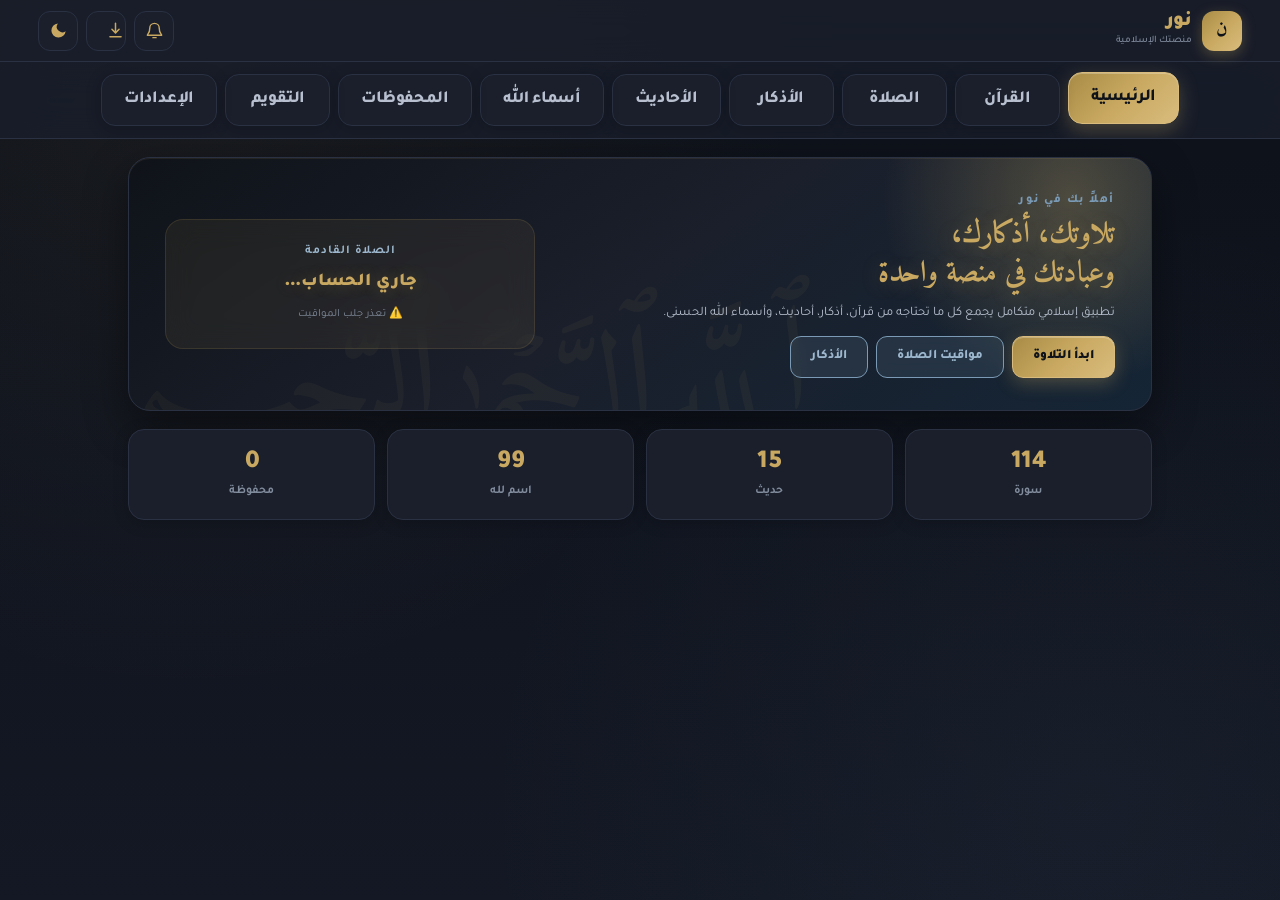
==== index.html @ de97d321 "Add files via upload" ====
<!DOCTYPE html>
<html lang="ar" dir="rtl">
<head>
    <meta charset="UTF-8">
    <meta name="viewport" content="width=device-width, initial-scale=1, viewport-fit=cover">
    <meta name="theme-color" content="#0d1119">
    <title>نور | المنصة الإسلامية المتكاملة</title>
    <link rel="manifest" href="manifest.json">
    <link rel="preconnect" href="https://fonts.googleapis.com">
    <link rel="preconnect" href="https://fonts.gstatic.com" crossorigin>
    <link href="https://fonts.googleapis.com/css2?family=Amiri:wght@400;700&family=Noto+Naskh+Arabic:wght@400;700&family=Tajawal:wght@400;500;700;800;900&display=swap" rel="stylesheet">
    <link rel="stylesheet" href="style.css">
<style id="noor-responsive">
html,body{width:100%;max-width:100%;overflow-x:hidden}img,video,canvas,svg{max-width:100%;height:auto}button,input,select,textarea{max-width:100%;font:inherit;box-sizing:border-box}
.noor-actions{max-width:calc(100vw - 16px);box-sizing:border-box;flex-wrap:nowrap}
.grid,.cards,.card-grid,.features,.items,.surah-grid,.reader-grid{grid-template-columns:repeat(auto-fit,minmax(min(260px,100%),1fr))}
@media(max-width:700px){.grid,.cards,.card-grid,.features,.items,.surah-grid,.reader-grid{grid-template-columns:1fr!important}.row,.flex-row{flex-wrap:wrap!important}.container,.wrapper,.content,.main-content,.page-content,.section,.hero,header,nav,main,footer{max-width:100%}}
@media(max-width:600px){.noor-actions{top:max(8px,env(safe-area-inset-top));left:auto;right:max(8px,env(safe-area-inset-right));gap:6px}.noor-action-btn{width:44px!important;height:44px!important;min-width:44px!important;padding:0!important;border-radius:13px!important;justify-content:center;flex:0 0 44px}.noor-action-btn span:last-child{display:none!important}.noor-action-icon{font-size:18px!important}.modal,.dialog,.popup{width:calc(100vw - 24px)!important;max-width:calc(100vw - 24px)!important;margin:12px auto!important}}
@media(max-width:360px){.noor-actions{gap:4px}.noor-action-btn{width:40px!important;height:40px!important;min-width:40px!important;flex-basis:40px;border-radius:11px!important}.noor-action-icon{font-size:16px!important}}
@media(max-height:500px) and (orientation:landscape){.noor-actions{top:6px}.noor-action-btn{height:38px!important;min-height:38px!important}}
</style>
</head>
<body>

    <header class="topbar">
        <div class="brand">
            <div class="brand-mark">ن</div>
            <div class="brand-text">
                <strong>نور</strong>
                <small>منصتك الإسلامية</small>
            </div>
        </div>
        <div class="top-actions">
            <button class="icon-btn" id="notificationBtnTop" title="الإشعارات" aria-label="الإشعارات">
                <svg viewBox="0 0 24 24" fill="none" xmlns="http://www.w3.org/2000/svg" aria-hidden="true">
                    <path d="M18 9a6 6 0 0 0-12 0c0 7-3 7-3 9h18c0-2-3-2-3-9Z" stroke="currentColor" stroke-width="1.8" stroke-linejoin="round"/>
                    <path d="M10 21h4" stroke="currentColor" stroke-width="1.8" stroke-linecap="round"/>
                </svg>
            </button>
            <button class="icon-btn" id="installAppBtn" title="تثبيت نور على سطح المكتب" aria-label="تثبيت نور على سطح المكتب">
                <svg viewBox="0 0 24 24" fill="none" xmlns="http://www.w3.org/2000/svg" aria-hidden="true">
                    <path d="M12 3v11" stroke="currentColor" stroke-width="1.9" stroke-linecap="round"/>
                    <path d="m7.5 10.5 4.5 4.5 4.5-4.5" stroke="currentColor" stroke-width="1.9" stroke-linecap="round" stroke-linejoin="round"/>
                    <path d="M5 20h14" stroke="currentColor" stroke-width="1.9" stroke-linecap="round"/>
                </svg>
            </button>
            <button class="icon-btn" id="themeToggle" title="تبديل الوضع">
                <svg class="icon-moon" viewBox="0 0 24 24" fill="none" xmlns="http://www.w3.org/2000/svg">
                    <path d="M21 12.79A9 9 0 1 1 11.21 3 7 7 0 0 0 21 12.79Z" fill="currentColor"/>
                </svg>
                <svg class="icon-sun" viewBox="0 0 24 24" fill="none" xmlns="http://www.w3.org/2000/svg">
                    <circle cx="12" cy="12" r="4" fill="currentColor"/>
                    <path d="M12 2V4M12 20V22M4.93 4.93L6.34 6.34M17.66 17.66L19.07 19.07M2 12H4M20 12H22M4.93 19.07L6.34 17.66M17.66 6.34L19.07 4.93" stroke="currentColor" stroke-width="2" stroke-linecap="round"/>
                </svg>
            </button>
        </div>
    </header>

    <nav class="main-nav" id="mainNav">
        <button class="nav-btn active" data-go="homeSection">
            <span class="nav-label">الرئيسية</span>
        </button>
        <button class="nav-btn" data-go="quranSection">
            <span class="nav-label">القرآن</span>
        </button>
        <button class="nav-btn" data-go="prayerSection">
            <span class="nav-label">الصلاة</span>
        </button>
        <button class="nav-btn" data-go="azkarSection">
            <span class="nav-label">الأذكار</span>
        </button>
        <button class="nav-btn" data-go="hadithSection">
            <span class="nav-label">الأحاديث</span>
        </button>
        <button class="nav-btn" data-go="asmaSection">
            <span class="nav-label">أسماء الله</span>
        </button>
        <button class="nav-btn" data-go="favoritesSection">
            <span class="nav-label">المحفوظات</span>
        </button>
        <button class="nav-btn" data-go="calendarSection">
            <span class="nav-label">التقويم</span>
        </button>
        <button class="nav-btn" data-go="settingsSection">
            <span class="nav-label">الإعدادات</span>
        </button>
    </nav>

    <main class="app-shell">

        <!-- الرئيسية -->
        <section class="section-page active-page" id="homeSection">
            <div class="hero">
                <div class="hero-content">
                    <span class="eyebrow">أهلاً بك في نور</span>
                    <h1>تلاوتك، أذكارك،<br>وعبادتك في منصة واحدة</h1>
                    <p>تطبيق إسلامي متكامل يجمع كل ما تحتاجه من قرآن، أذكار، أحاديث، وأسماء الله الحسنى.</p>
                    <div class="hero-actions">
                        <button class="primary-btn" data-go="quranSection">ابدأ التلاوة</button>
                        <button class="secondary-btn" data-go="prayerSection">مواقيت الصلاة</button>
                        <button class="secondary-btn" data-go="azkarSection">الأذكار</button>
                    </div>
                </div>
                <div class="next-card">
                    <span>الصلاة القادمة</span>
                    <strong id="nextPrayer">جاري الحساب…</strong>
                    <small id="prayerStatus">اختر دولتك</small>
                </div>
            </div>

            <div class="stats-grid">
                <div class="stat-card" data-go="quranSection">
                    <strong>114</strong>
                    <small>سورة</small>
                </div>
                <div class="stat-card" data-go="hadithSection">
                    <strong id="hadithCount">15</strong>
                    <small>حديث</small>
                </div>
                <div class="stat-card" data-go="asmaSection">
                    <strong id="asmaCount">99</strong>
                    <small>اسم لله</small>
                </div>
                <div class="stat-card" data-go="favoritesSection">
                    <strong id="favCount">0</strong>
                    <small>محفوظة</small>
                </div>
            </div>
        </section>

        <!-- القرآن -->
        <section class="section-page" id="quranSection">
            <div class="page-head">
                <div>
                    <span class="eyebrow">القرآن الكريم</span>
                    <h2>المصحف الشريف</h2>
                    <p>اختر السورة لقراءتها أو حفظها</p>
                </div>
                <button class="secondary-btn-light" id="openLastSurah">متابعة القراءة</button>
            </div>
            <div class="search-wrap">
                <input id="quranSearch" class="search-input" placeholder="ابحث عن اسم السورة أو رقمها…">
            </div>
            <div id="surahList" class="surah-list"></div>
        </section>

        <!-- القارئ -->
        <section class="section-page" id="readerSection">
            <div class="page-head">
                <div>
                    <span class="eyebrow">التلاوة</span>
                    <h2 id="readerTitle">الفاتحة</h2>
                    <p id="readerMeta">سورة رقم 1</p>
                </div>
                <div class="row-actions">
                    <button class="secondary-btn-light" id="readerBack">العودة للسور</button>
                    <button class="secondary-btn-light" id="viewModeToggle">عرض الصفحة</button>
                </div>
            </div>
            <div class="quran-controls">
                <div class="control-card">
                    <label>اختر القارئ</label>
                    <select id="reciterSelect" class="select-input">
                        <option value="fixed-yasser">ياسر الدوسري</option>
                        <option value="fixed-afasy">مشاري العفاسي</option>
                        <option value="fixed-luhaidan">محمد اللحيدان</option>
                        <option value="fixed-islam">إسلام صبحي</option>
                        <option value="fixed-sudais">عبد الرحمن السديس</option>
                        <option value="fixed-muaiqly">ماهر المعيقلي</option>
                        <option value="fixed-husary">محمود خليل الحصري</option>
                    </select>
                </div>
                <div class="control-card">
                    <label>تلاوة السورة</label>
                    <audio id="quranAudio" controls preload="auto"></audio>
                    <button class="primary-btn" id="playAudioBtn">تشغيل التلاوة</button>
                    <small id="audioStatus">اختر قارئاً ثم اضغط تشغيل</small>
                </div>
            </div>
            <div id="readerVerses" class="reader-verses"></div>
        </section>

        <!-- الصلاة -->
        <section class="section-page" id="prayerSection">
            <div class="page-head">
                <div>
                    <span class="eyebrow">العبادات</span>
                    <h2>مواقيت الصلاة</h2>
                    <p>اختر دولتك لعرض المواقيت</p>
                </div>
                <button class="primary-btn" id="useLocation">تحديد موقعي</button>
            </div>
            <div class="location-card">
                <div class="location-info">
                    <strong id="locationText">عمّان، الأردن</strong>
                    <small>الموقع المختار</small>
                </div>
                <div class="location-controls">
                    <select id="countrySelect" class="select-input"></select>
                </div>
            </div>
            <div class="prayer-grid" id="prayerTimes"></div>
            <div class="countdown-card">
                <span>الوقت المتبقي للصلاة القادمة</span>
                <strong id="nextPrayerLarge">—</strong>
            </div>
            <div class="setting-row">
                <div><strong>منبه الصلاة</strong><small>تنبيه عند دخول وقت الصلاة</small></div>
                <label class="switch"><input type="checkbox" id="alarmToggle"><span></span></label>
            </div>
        </section>

        <!-- الأذكار -->
        <section class="section-page" id="azkarSection">
            <div class="page-head">
                <div>
                    <span class="eyebrow">الذكر</span>
                    <h2>الأذكار والأدعية</h2>
                    <p>اختر القسم المناسب</p>
                </div>
            </div>
            <div class="tabs" id="azkarTabs">
                <button class="tab active" data-zekr="morning">أذكار الصباح</button>
                <button class="tab" data-zekr="evening">أذكار المساء</button>
                <button class="tab" data-zekr="sleep">أذكار النوم</button>
                <button class="tab" data-zekr="dua">أدعية عامة</button>
                <button class="tab" data-zekr="quran">أدعية قرآنية</button>
            </div>
            <div id="azkarList" class="azkar-list"></div>
        </section>

        <!-- الأحاديث -->
        <section class="section-page" id="hadithSection">
            <div class="page-head">
                <div>
                    <span class="eyebrow">السنة النبوية</span>
                    <h2>الأحاديث الشريفة</h2>
                    <p>من كلام خير البشر ﷺ</p>
                </div>
            </div>
            <div id="hadithList" class="hadith-list"></div>
        </section>

        <!-- أسماء الله -->
        <section class="section-page" id="asmaSection">
            <div class="page-head">
                <div>
                    <span class="eyebrow">الجمال الإلهي</span>
                    <h2>أسماء الله الحسنى</h2>
                    <p>لِلَّهِ الْأَسْمَاءُ الْحُسْنَىٰ فَادْعُوهُ بِهَا</p>
                </div>
            </div>
            <div class="asma-grid" id="asmaGrid"></div>
        </section>

        <!-- المحفوظات -->
        <section class="section-page" id="favoritesSection">
            <div class="page-head">
                <div>
                    <span class="eyebrow">المكتبة الشخصية</span>
                    <h2>السور المحفوظة</h2>
                    <p>جميع السور التي حفظتها للقراءة والاستماع</p>
                </div>
                <button class="danger-btn" id="clearFavorites">مسح الكل</button>
            </div>
            <div id="favoritesList" class="favorites-list"></div>
        </section>

        <!-- التقويم -->
        <section class="section-page" id="calendarSection">
            <div class="page-head">
                <div>
                    <span class="eyebrow">التاريخ</span>
                    <h2>التقويم الهجري والميلادي</h2>
                </div>
            </div>
            <div class="calendar-card">
                <div><span>الميلادي</span><strong id="gregorianDate">—</strong></div>
                <div><span>الهجري</span><strong id="hijriDate">—</strong></div>
            </div>
        </section>

        <!-- الإعدادات -->
        <section class="section-page" id="settingsSection">
            <div class="page-head">
                <div>
                    <span class="eyebrow">التخصيص</span>
                    <h2>الإعدادات</h2>
                </div>
            </div>
            <div class="settings-list">
                <div class="setting-row">
                    <div><strong>الوضع الليلي</strong><small>تغيير مظهر التطبيق</small></div>
                    <label class="switch"><input type="checkbox" id="themeToggle2"><span></span></label>
                </div>
                <div class="setting-row">
                    <div><strong>الإشعارات</strong><small>تفعيل الإشعارات</small></div>
                    <button class="secondary-btn-light" id="notificationBtn">تفعيل</button>
                </div>
                <div class="setting-row">
                    <div><strong>مسح البيانات</strong><small>حذف جميع البيانات المحفوظة</small></div>
                    <button class="danger-btn" id="clearData">مسح</button>
                </div>
            </div>
        </section>

    </main>

    <div class="toast" id="toast"></div>
    <script src="app.js"></script>
</body>
</html>
---- style.css ----
/* ============================================
   نور | المنصة الإسلامية
   ذهبي + سماوي + سكني غامق 🏆🌤️🏙️
   تصميم مصغّر - الجزء 1/2
   ============================================ */

:root {
    /* 🏆 الذهبي */
    --gold: #c9a961;
    --gold-light: #d9bc7d;
    --gold-dark: #a88b46;
    --gold-glow: rgba(201, 169, 97, 0.3);
    --gold-glow-soft: rgba(201, 169, 97, 0.15);
    
    /* 🌤️ السماوي */
    --sky: #7a9ab5;
    --sky-light: #9db8ce;
    --sky-dark: #5a7a95;
    --sky-glow: rgba(122, 154, 181, 0.3);
    
    /* 🏙️ السكني - غامق */
    --steel: #1a1f2b;
    --steel-light: #252b3a;
    --steel-dark: #0f1319;
    
    /* الخلفيات */
    --bg: #0d1119;
    --bg-gradient: radial-gradient(circle at 15% 10%, rgba(201, 169, 97, 0.06) 0%, transparent 45%),
                   radial-gradient(circle at 85% 90%, rgba(122, 154, 181, 0.05) 0%, transparent 45%),
                   linear-gradient(180deg, #0d1119 0%, #131824 100%);
    --card: #1a1f2b;
    --card-hover: #222838;
    --card-elevated: #252b3a;
    
    /* النصوص */
    --text: #e8ecf2;
    --text-light: #b8c0cf;
    --muted: #808b9c;
    --muted-dark: #5a6474;
    
    /* الحدود */
    --border: #2a3142;
    --border-light: #3a4255;
    
    /* الظلال */
    --shadow: 0 6px 24px rgba(0, 0, 0, 0.35);
    --shadow-hover: 0 10px 32px rgba(0, 0, 0, 0.45);
    --shadow-soft: 0 3px 16px rgba(0, 0, 0, 0.2);
    
    /* الأبعاد */
    --radius: 16px;
    --radius-sm: 12px;
    --radius-lg: 22px;
    
    /* الانتقالات */
    --transition: all 0.3s cubic-bezier(0.4, 0, 0.2, 1);
    --transition-bounce: all 0.35s cubic-bezier(0.34, 1.56, 0.64, 1);
}

body.light {
    --gold: #b8942c;
    --gold-light: #d4b055;
    --gold-dark: #8a6f1f;
    --gold-glow: rgba(184, 148, 44, 0.25);
    --gold-glow-soft: rgba(184, 148, 44, 0.12);
    
    --sky: #5b7fa8;
    --sky-light: #7b9fc5;
    --sky-dark: #436687;
    --sky-glow: rgba(91, 127, 168, 0.25);
    
    --steel: #3d4452;
    --steel-light: #555d6e;
    --steel-dark: #2a3038;
    
    --bg: #f5f7fa;
    --bg-gradient: radial-gradient(circle at 15% 10%, rgba(184, 148, 44, 0.05) 0%, transparent 45%),
                   radial-gradient(circle at 85% 90%, rgba(91, 127, 168, 0.05) 0%, transparent 45%),
                   linear-gradient(180deg, #f5f7fa 0%, #eef1f6 100%);
    --card: #ffffff;
    --card-hover: #fafbfc;
    --card-elevated: #ffffff;
    
    --text: #2a3142;
    --text-light: #4a5568;
    --muted: #7a8394;
    --muted-dark: #a0a8b5;
    
    --border: #dde3ea;
    --border-light: #c9d1dc;
    
    --shadow: 0 4px 16px rgba(42, 49, 66, 0.06);
    --shadow-hover: 0 10px 32px rgba(42, 49, 66, 0.1);
    --shadow-soft: 0 2px 10px rgba(42, 49, 66, 0.05);
}

/* ===== إعادة الضبط ===== */
* {
    margin: 0;
    padding: 0;
    box-sizing: border-box;
    -webkit-tap-highlight-color: transparent;
}

html {
    scroll-behavior: smooth;
    -webkit-text-size-adjust: 100%;
}

body {
    font-family: 'Tajawal', 'Segoe UI', -apple-system, sans-serif;
    background: var(--bg-gradient);
    background-attachment: fixed;
    color: var(--text);
    min-height: 100vh;
    transition: background 0.5s ease, color 0.4s ease;
    overflow-x: hidden;
    line-height: 1.55;
    font-size: 14px;
    -webkit-font-smoothing: antialiased;
}

/* ============================================
   الشريط العلوي
   ============================================ */
.topbar {
    background: rgba(26, 31, 43, 0.9);
    backdrop-filter: blur(20px) saturate(180%);
    -webkit-backdrop-filter: blur(20px) saturate(180%);
    border-bottom: 1px solid var(--border);
    padding: 0 3%;
    height: 62px;
    display: flex;
    align-items: center;
    justify-content: space-between;
    position: sticky;
    top: 0;
    z-index: 100;
    transition: var(--transition);
}

body.light .topbar {
    background: rgba(255, 255, 255, 0.9);
}

.brand {
    display: flex;
    align-items: center;
    gap: 10px;
}

.brand-mark {
    width: 40px;
    height: 40px;
    border-radius: 12px;
    background: linear-gradient(135deg, var(--gold-dark), var(--gold), var(--gold-light));
    display: grid;
    place-items: center;
    font-size: 20px;
    color: var(--steel-dark);
    font-weight: 900;
    font-family: 'Amiri', serif;
    box-shadow: 0 4px 14px var(--gold-glow);
    transition: var(--transition);
    position: relative;
    overflow: hidden;
}

.brand-mark::before {
    content: '';
    position: absolute;
    inset: 0;
    background: linear-gradient(45deg, transparent 30%, rgba(255, 255, 255, 0.3) 50%, transparent 70%);
    transform: translateX(-100%);
    transition: transform 0.7s ease;
}

.brand-mark:hover::before {
    transform: translateX(100%);
}

.brand strong {
    font-size: 20px;
    color: var(--gold);
    display: block;
    line-height: 1;
    font-weight: 900;
    letter-spacing: -0.3px;
    transition: var(--transition);
}

body.light .brand strong {
    color: var(--gold-dark);
}

.brand small {
    font-size: 10px;
    color: var(--muted);
    display: block;
    margin-top: 2px;
    font-weight: 500;
}

.top-actions {
    display: flex;
    align-items: center;
    gap: 8px;
}

.icon-btn {
    width: 40px;
    height: 40px;
    border: 1px solid var(--border);
    background: var(--card);
    border-radius: 12px;
    font-size: 18px;
    transition: var(--transition-bounce);
    display: grid;
    place-items: center;
    cursor: pointer;
    color: var(--gold);
    position: relative;
    overflow: hidden;
}

.icon-btn:hover {
    background: var(--card-hover);
    border-color: var(--gold);
    transform: translateY(-1px) scale(1.05);
    box-shadow: 0 6px 18px var(--gold-glow);
    color: var(--gold-light);
}

.icon-btn:active {
    transform: translateY(0) scale(0.95);
}

.icon-btn svg {
    width: 19px;
    height: 19px;
    transition: var(--transition);
}

/* أزرار الإشعارات والتحميل بجانب زر القمر */
#notificationBtnTop, #installAppBtn {
    display: grid;
    place-items: center;
}

#notificationBtnTop svg, #installAppBtn svg {
    width: 19px;
    height: 19px;
}

#notificationBtnTop.notif-active {
    border-color: var(--gold);
    box-shadow: 0 0 0 3px var(--gold-glow);
}

#installAppBtn {
    color: var(--gold);
}

.icon-moon { display: block; }
.icon-sun { display: none; }

body.light .icon-moon { display: none; }
body.light .icon-sun { display: block; }

/* ============================================
   شريط التنقل - متوسط ومتوسط
   ============================================ */
.main-nav {
    display: flex;
    gap: 8px;
    padding: 12px 3%;
    justify-content: center;
    background: rgba(26, 31, 43, 0.8);
    backdrop-filter: blur(20px) saturate(180%);
    -webkit-backdrop-filter: blur(20px) saturate(180%);
    border-bottom: 1px solid var(--border);
    overflow-x: auto;
    scrollbar-width: none;
    -webkit-overflow-scrolling: touch;
    position: sticky;
    top: 62px;
    z-index: 99;
    transition: var(--transition);
}

body.light .main-nav {
    background: rgba(255, 255, 255, 0.8);
}

.main-nav::-webkit-scrollbar {
    display: none;
}

.nav-btn {
    flex: 0 0 auto;
    display: flex;
    align-items: center;
    justify-content: center;
    padding: 12px 22px;
    background: var(--card);
    border: 1.5px solid var(--border);
    border-radius: 14px;
    cursor: pointer;
    transition: var(--transition);
    min-width: 105px;
    color: var(--text-light);
    font-weight: 700;
    box-shadow: var(--shadow-soft);
    font-family: inherit;
    position: relative;
    overflow: hidden;
}

.nav-btn::before {
    content: '';
    position: absolute;
    top: 0;
    left: -100%;
    width: 100%;
    height: 100%;
    background: linear-gradient(90deg, transparent, rgba(201, 169, 97, 0.08), transparent);
    transition: left 0.6s ease;
}

.nav-btn:hover::before {
    left: 100%;
}

.nav-btn:hover {
    border-color: var(--sky);
    transform: translateY(-2px);
    box-shadow: 0 6px 18px var(--sky-glow);
    color: var(--sky);
    background: var(--card-hover);
}

.nav-btn.active {
    background: linear-gradient(135deg, var(--gold-dark), var(--gold), var(--gold-light));
    color: var(--steel-dark);
    border-color: var(--gold-light);
    box-shadow: 0 6px 20px var(--gold-glow), 
                inset 0 1px 0 rgba(255, 255, 255, 0.25);
    transform: translateY(-2px);
    font-weight: 900;
}

.nav-btn.active:hover {
    color: var(--steel-dark);
    box-shadow: 0 10px 28px var(--gold-glow);
}

.nav-label {
    font-size: 17px;
    font-weight: 800;
    white-space: nowrap;
    display: block;
    color: inherit;
    letter-spacing: -0.2px;
    font-family: 'Tajawal', sans-serif;
}

/* ============================================
   المحتوى الرئيسي
   ============================================ */
.app-shell {
    max-width: 1100px;
    margin: 18px auto;
    padding: 0 3%;
}

.section-page {
    display: none;
    animation: fadeIn 0.4s ease;
}

.section-page.active-page {
    display: block;
}

@keyframes fadeIn {
    from { opacity: 0; transform: translateY(12px); }
    to { opacity: 1; transform: translateY(0); }
}

/* ============================================
   Hero
   ============================================ */
.hero {
    background: linear-gradient(145deg, #0f1319 0%, #1a1f2b 50%, #152535 100%);
    border: 1.5px solid var(--border);
    border-radius: 22px;
    padding: 32px 36px;
    display: grid;
    grid-template-columns: 1.5fr 1fr;
    gap: 26px;
    align-items: center;
    color: #fff;
    box-shadow: 0 16px 44px rgba(0, 0, 0, 0.45),
                inset 0 1px 0 rgba(201, 169, 97, 0.1);
    position: relative;
    overflow: hidden;
    transition: var(--transition);
}

body.light .hero {
    background: linear-gradient(145deg, #e8eef5 0%, #d9e3ed 50%, #cddae5 100%);
    box-shadow: 0 16px 44px rgba(91, 127, 168, 0.12),
                inset 0 1px 0 rgba(255, 255, 255, 0.8);
}

.hero::before {
    content: '';
    position: absolute;
    width: 380px;
    height: 380px;
    border-radius: 50%;
    background: radial-gradient(circle, var(--gold-glow) 0%, transparent 70%);
    right: -110px;
    top: -150px;
    pointer-events: none;
    animation: pulseGlow 8s ease-in-out infinite;
}

@keyframes pulseGlow {
    0%, 100% { opacity: 0.4; transform: scale(1); }
    50% { opacity: 0.7; transform: scale(1.08); }
}

.hero::after {
    content: '﷽';
    position: absolute;
    font-size: 150px;
    opacity: 0.05;
    left: -30px;
    bottom: -50px;
    pointer-events: none;
    font-family: 'Amiri', serif;
    color: var(--gold);
    line-height: 1;
}

.hero-content {
    position: relative;
    z-index: 2;
}

.hero h1 {
    font-size: 30px;
    line-height: 1.3;
    font-weight: 900;
    color: var(--gold);
    letter-spacing: -0.5px;
    text-shadow: 0 2px 20px var(--gold-glow);
    font-family: 'Amiri', serif;
}

body.light .hero h1 {
    color: var(--gold-dark);
    text-shadow: 0 2px 15px var(--gold-glow);
}

.hero p {
    color: var(--text-light);
    line-height: 1.75;
    margin: 10px 0;
    font-size: 13px;
}

.eyebrow {
    color: var(--sky);
    font-size: 12px;
    font-weight: 800;
    letter-spacing: 1.5px;
    display: inline-block;
    margin-bottom: 5px;
    text-transform: uppercase;
}

body.light .eyebrow {
    color: var(--sky-dark);
}

.hero-actions {
    display: flex;
    gap: 8px;
    flex-wrap: wrap;
    margin-top: 10px;
}

/* ============================================
   الأزرار
   ============================================ */
.primary-btn {
    background: linear-gradient(135deg, var(--gold-dark), var(--gold), var(--gold-light));
    border: 1px solid var(--gold-light);
    padding: 10px 20px;
    border-radius: 11px;
    font-weight: 900;
    color: var(--steel-dark);
    cursor: pointer;
    transition: var(--transition-bounce);
    box-shadow: 0 5px 18px var(--gold-glow),
                inset 0 1px 0 rgba(255, 255, 255, 0.25);
    font-size: 13px;
    font-family: inherit;
    position: relative;
    overflow: hidden;
}

.primary-btn::before {
    content: '';
    position: absolute;
    inset: 0;
    background: linear-gradient(90deg, transparent, rgba(255, 255, 255, 0.35), transparent);
    transform: translateX(-100%);
    transition: transform 0.6s ease;
}

.primary-btn:hover::before {
    transform: translateX(100%);
}

.primary-btn:hover {
    transform: translateY(-2px) scale(1.02);
    box-shadow: 0 10px 28px var(--gold-glow);
}

.primary-btn:active {
    transform: translateY(0) scale(0.98);
}

.secondary-btn {
    background: rgba(122, 154, 181, 0.15);
    border: 1.5px solid var(--sky);
    padding: 10px 20px;
    border-radius: 11px;
    font-weight: 800;
    color: var(--sky-light);
    cursor: pointer;
    transition: var(--transition-bounce);
    font-size: 13px;
    font-family: inherit;
    backdrop-filter: blur(8px);
}

body.light .secondary-btn {
    color: var(--sky-dark);
}

.secondary-btn:hover {
    background: rgba(122, 154, 181, 0.25);
    border-color: var(--sky-light);
    transform: translateY(-2px) scale(1.02);
    box-shadow: 0 8px 22px var(--sky-glow);
    color: var(--sky-light);
}

.secondary-btn:active {
    transform: translateY(0) scale(0.98);
}

.secondary-btn-light {
    background: var(--card);
    border: 1.5px solid var(--border);
    padding: 9px 18px;
    border-radius: 11px;
    font-weight: 800;
    color: var(--text);
    cursor: pointer;
    transition: var(--transition-bounce);
    font-size: 12px;
    font-family: inherit;
}

.secondary-btn-light:hover {
    background: var(--sky);
    border-color: var(--sky);
    color: #fff;
    transform: translateY(-2px) scale(1.02);
    box-shadow: 0 8px 22px var(--sky-glow);
}

.secondary-btn-light:active {
    transform: translateY(0) scale(0.98);
}

.danger-btn {
    background: transparent;
    border: 1.5px solid var(--gold);
    color: var(--gold);
    padding: 9px 18px;
    border-radius: 11px;
    font-weight: 800;
    cursor: pointer;
    transition: var(--transition-bounce);
    font-size: 12px;
    font-family: inherit;
    box-shadow: 0 3px 10px var(--gold-glow-soft);
}

.danger-btn:hover {
    background: var(--gold);
    border-color: var(--gold-light);
    color: var(--steel-dark);
    transform: translateY(-2px) scale(1.02);
    box-shadow: 0 8px 22px var(--gold-glow);
}

.danger-btn:active {
    transform: translateY(0) scale(0.98);
}

/* ============================================
   بطاقة الصلاة القادمة
   ============================================ */
.next-card {
    background: rgba(201, 169, 97, 0.08);
    backdrop-filter: blur(14px);
    -webkit-backdrop-filter: blur(14px);
    border: 1.5px solid var(--gold-glow-soft);
    border-radius: 18px;
    padding: 22px 18px;
    text-align: center;
    position: relative;
    z-index: 2;
    transition: var(--transition);
}

.next-card:hover {
    transform: translateY(-3px);
    box-shadow: 0 12px 36px var(--gold-glow);
    border-color: var(--gold);
}

.next-card span {
    display: block;
    color: var(--sky-light);
    font-size: 12px;
    font-weight: 700;
    letter-spacing: 1px;
}

body.light .next-card span {
    color: var(--sky-dark);
}

.next-card strong {
    font-size: 18px;
    display: block;
    margin: 8px 0;
    color: var(--gold);
    font-weight: 900;
    text-shadow: 0 0 15px var(--gold-glow);
}

body.light .next-card strong {
    color: var(--gold-dark);
    text-shadow: none;
}

.next-card small {
    color: var(--muted);
    font-size: 11px;
}

/* ============================================
   الإحصائيات
   ============================================ */
.stats-grid {
    display: grid;
    grid-template-columns: repeat(4, 1fr);
    gap: 12px;
    margin-top: 18px;
}

.stat-card {
    background: var(--card);
    border: 1.5px solid var(--border);
    border-radius: 16px;
    padding: 18px 12px;
    text-align: center;
    transition: var(--transition-bounce);
    box-shadow: var(--shadow-soft);
    cursor: pointer;
    position: relative;
    overflow: hidden;
}

.stat-card::before {
    content: '';
    position: absolute;
    top: 0;
    left: 0;
    right: 0;
    height: 3px;
    background: linear-gradient(90deg, var(--gold), var(--sky));
    transform: scaleX(0);
    transform-origin: right;
    transition: transform 0.5s ease;
}

.stat-card:hover::before {
    transform: scaleX(1);
}

.stat-card:hover {
    transform: translateY(-4px);
    box-shadow: 0 12px 36px var(--gold-glow);
    border-color: var(--gold);
}

.stat-card:active {
    transform: translateY(-1px) scale(0.98);
}

.stat-card strong {
    font-size: 26px;
    color: var(--gold);
    display: block;
    line-height: 1.2;
    font-weight: 900;
    transition: var(--transition);
    letter-spacing: -0.5px;
}

body.light .stat-card strong {
    color: var(--gold-dark);
}

.stat-card:hover strong {
    color: var(--gold-light);
}

.stat-card small {
    color: var(--muted);
    font-size: 12px;
    font-weight: 700;
    display: block;
    margin-top: 3px;
}

/* ============================================
   رؤوس الصفحات
   ============================================ */
.page-head {
    display: flex;
    justify-content: space-between;
    align-items: center;
    margin-bottom: 16px;
    flex-wrap: wrap;
    gap: 10px;
}

.page-head h2 {
    font-size: 24px;
    color: var(--gold);
    font-weight: 900;
    line-height: 1.2;
    letter-spacing: -0.3px;
    transition: var(--transition);
}

body.light .page-head h2 {
    color: var(--gold-dark);
}

.page-head p {
    color: var(--muted);
    font-size: 13px;
    margin-top: 3px;
}

/* ============================================
   البطاقات العامة
   ============================================ */
.location-card {
    background: var(--card);
    border: 1.5px solid var(--border);
    border-radius: 16px;
    padding: 16px 20px;
    display: flex;
    justify-content: space-between;
    align-items: center;
    flex-wrap: wrap;
    gap: 12px;
    box-shadow: var(--shadow-soft);
    transition: var(--transition);
}

.location-card:hover {
    border-color: var(--sky);
    box-shadow: 0 8px 28px var(--sky-glow);
}

.location-info strong {
    font-size: 16px;
    display: block;
    font-weight: 800;
    color: var(--sky);
}

body.light .location-info strong {
    color: var(--sky-dark);
}

.location-info small {
    color: var(--muted);
    font-size: 11px;
}

.location-controls {
    display: flex;
    gap: 8px;
    flex-wrap: wrap;
    align-items: center;
}

.location-controls .select-input {
    min-width: 200px;
}

.city-input {
    width: 140px;
    padding: 9px 12px;
    font-size: 13px;
}

/* ============================================
   حقول الإدخال
   ============================================ */
.search-wrap {
    margin-bottom: 14px;
}

.search-input {
    width: 100%;
    padding: 12px 16px;
    border: 1.5px solid var(--border);
    border-radius: 12px;
    background: var(--card);
    color: var(--text);
    font-size: 14px;
    transition: var(--transition);
    outline: none;
    font-family: inherit;
    font-weight: 500;
}

.search-input:focus {
    border-color: var(--sky);
    box-shadow: 0 0 0 3px var(--sky-glow);
    background: var(--card-hover);
}

.search-input::placeholder {
    color: var(--muted);
}

.select-input {
    padding: 10px 14px;
    border: 1.5px solid var(--border);
    border-radius: 11px;
    background: var(--card);
    color: var(--text);
    font-size: 13px;
    outline: none;
    transition: var(--transition);
    font-family: inherit;
    cursor: pointer;
    font-weight: 600;
}

.select-input:focus {
    border-color: var(--sky);
    box-shadow: 0 0 0 3px var(--sky-glow);
}

/* ============================================
   قائمة السور
   ============================================ */
.surah-list {
    display: grid;
    grid-template-columns: repeat(auto-fill, minmax(230px, 1fr));
    gap: 10px;
}

.surah-row-wrapper {
    display: flex;
    gap: 8px;
    align-items: stretch;
}

.surah-row {
    flex: 1;
    background: var(--card);
    border: 1.5px solid var(--border);
    border-radius: 14px;
    padding: 12px 14px;
    display: grid;
    grid-template-columns: 34px 1fr;
    align-items: center;
    gap: 10px;
    cursor: pointer;
    transition: var(--transition-bounce);
    box-shadow: var(--shadow-soft);
    font-family: inherit;
    color: var(--text);
    text-align: right;
    position: relative;
    overflow: hidden;
}

.surah-row::before {
    content: '';
    position: absolute;
    right: 0;
    top: 0;
    bottom: 0;
    width: 3px;
    background: linear-gradient(180deg, var(--gold), var(--sky));
    transform: scaleY(0);
    transform-origin: top;
    transition: transform 0.4s ease;
}

.surah-row:hover::before {
    transform: scaleY(1);
}

.surah-row:hover {
    transform: translateY(-3px) scale(1.01);
    border-color: var(--gold);
    box-shadow: 0 8px 24px var(--gold-glow);
    background: var(--card-hover);
}

.surah-row:active {
    transform: translateY(-1px) scale(0.99);
}

.surah-number {
    width: 32px;
    height: 32px;
    background: linear-gradient(135deg, var(--gold-dark), var(--gold));
    border-radius: 10px;
    display: grid;
    place-items: center;
    font-weight: 900;
    color: var(--steel-dark);
    font-size: 12px;
    transition: var(--transition);
    box-shadow: 0 3px 10px var(--gold-glow);
}

.surah-row:hover .surah-number {
    transform: rotate(-8deg) scale(1.1);
    box-shadow: 0 5px 16px var(--gold-glow);
}

.surah-row strong {
    font-size: 14px;
    font-weight: 800;
    color: var(--text);
}

.save-surah-btn {
    width: 46px;
    min-width: 46px;
    background: var(--card);
    border: 1.5px solid var(--border);
    border-radius: 14px;
    display: grid;
    place-items: center;
    font-size: 20px;
    cursor: pointer;
    transition: var(--transition-bounce);
    color: var(--sky);
    box-shadow: var(--shadow-soft);
}

.save-surah-btn:hover {
    background: var(--sky);
    border-color: var(--sky);
    color: #fff;
    transform: translateY(-3px) scale(1.05);
    box-shadow: 0 10px 26px var(--sky-glow);
}

.save-surah-btn:active {
    transform: translateY(-1px) scale(0.95);
}

.save-surah-btn.saved {
    background: linear-gradient(135deg, var(--gold-dark), var(--gold));
    color: var(--steel-dark);
    border-color: var(--gold-light);
    box-shadow: 0 5px 16px var(--gold-glow);
}

/* ============================================
   مواقيت الصلاة
   ============================================ */
.prayer-grid {
    display: grid;
    grid-template-columns: repeat(3, 1fr);
    gap: 10px;
    margin-top: 14px;
}

.prayer-item {
    background: var(--card);
    border: 1.5px solid var(--border);
    border-radius: 14px;
    padding: 14px 18px;
    display: flex;
    justify-content: space-between;
    align-items: center;
    box-shadow: var(--shadow-soft);
    transition: var(--transition-bounce);
    position: relative;
    overflow: hidden;
}

.prayer-item::after {
    content: '';
    position: absolute;
    right: 0;
    top: 0;
    bottom: 0;
    width: 3px;
    background: linear-gradient(180deg, var(--sky), var(--gold));
    transform: scaleY(0);
    transform-origin: bottom;
    transition: transform 0.4s ease;
}

.prayer-item:hover::after {
    transform: scaleY(1);
}

.prayer-item:hover {
    transform: translateY(-3px);
    border-color: var(--sky);
    box-shadow: 0 8px 24px var(--sky-glow);
}

.prayer-item span {
    font-weight: 700;
    color: var(--text-light);
    font-size: 13px;
}

.prayer-item strong {
    font-size: 16px;
    color: var(--gold);
    font-weight: 900;
    transition: var(--transition);
    letter-spacing: -0.3px;
}

body.light .prayer-item strong {
    color: var(--gold-dark);
}

.prayer-item:hover strong {
    color: var(--gold-light);
}

.countdown-card {
    background: linear-gradient(135deg, var(--steel-dark), var(--steel), var(--sky-dark));
    border: 1.5px solid var(--sky);
    border-radius: 16px;
    padding: 16px 22px;
    margin-top: 14px;
    display: flex;
    justify-content: space-between;
    align-items: center;
    flex-wrap: wrap;
    gap: 10px;
    box-shadow: 0 10px 30px var(--sky-glow);
    color: #fff;
    transition: var(--transition);
    position: relative;
    overflow: hidden;
}

.countdown-card::before {
    content: '';
    position: absolute;
    width: 220px;
    height: 220px;
    border-radius: 50%;
    background: radial-gradient(circle, var(--gold-glow), transparent 70%);
    right: -60px;
    top: -70px;
    pointer-events: none;
}

.countdown-card:hover {
    transform: translateY(-2px);
    box-shadow: 0 12px 38px var(--sky-glow);
}

.countdown-card span {
    font-size: 13px;
    font-weight: 800;
    color: #fff;
    position: relative;
    z-index: 1;
}

.countdown-card strong {
    font-size: 17px;
    color: var(--gold-light);
    font-weight: 900;
    position: relative;
    z-index: 1;
    letter-spacing: -0.3px;
    text-shadow: 0 0 15px var(--gold-glow);
}
/* ============================================
   الجزء 2/2
   ============================================ */

/* ============================================
   الأذكار
   ============================================ */
.tabs {
    display: flex;
    gap: 6px;
    flex-wrap: wrap;
    margin-bottom: 14px;
}

.tab {
    padding: 9px 16px;
    border: 1.5px solid var(--border);
    background: var(--card);
    border-radius: 11px;
    font-weight: 700;
    cursor: pointer;
    transition: var(--transition-bounce);
    color: var(--text);
    font-family: inherit;
    font-size: 13px;
}

.tab:hover {
    border-color: var(--sky);
    transform: translateY(-2px);
    box-shadow: 0 6px 18px var(--sky-glow);
    color: var(--sky);
    background: var(--card-hover);
}

.tab:active {
    transform: translateY(-1px) scale(0.98);
}

.tab.active {
    background: linear-gradient(135deg, var(--gold-dark), var(--gold));
    color: var(--steel-dark);
    border-color: var(--gold-light);
    box-shadow: 0 6px 18px var(--gold-glow);
    font-weight: 900;
}

.tab.active:hover {
    color: var(--steel-dark);
    transform: translateY(-2px) scale(1.02);
}

.azkar-list {
    display: grid;
    gap: 12px;
}

.zekr-card {
    background: var(--card);
    border: 1.5px solid var(--border);
    border-radius: 16px;
    padding: 18px 22px;
    box-shadow: var(--shadow-soft);
    transition: var(--transition);
    position: relative;
    overflow: hidden;
}

.zekr-card::before {
    content: '';
    position: absolute;
    right: 0;
    top: 0;
    bottom: 0;
    width: 3px;
    background: linear-gradient(180deg, var(--sky), var(--gold));
}

.zekr-card:hover {
    transform: translateY(-2px);
    box-shadow: 0 10px 32px var(--sky-glow);
    border-color: var(--sky);
}

.zekr-text {
    font-family: 'Amiri', 'Noto Naskh Arabic', serif;
    font-size: 21px;
    line-height: 2;
    color: var(--text);
}

.zekr-footer {
    display: flex;
    justify-content: space-between;
    align-items: center;
    margin-top: 12px;
    flex-wrap: wrap;
    gap: 8px;
}

.zekr-footer span {
    color: var(--muted);
    font-size: 12px;
    font-weight: 600;
}

.zekr-button {
    background: linear-gradient(135deg, var(--gold-dark), var(--gold));
    border: 1px solid var(--gold-light);
    padding: 7px 16px;
    border-radius: 10px;
    font-weight: 900;
    color: var(--steel-dark);
    cursor: pointer;
    transition: var(--transition-bounce);
    font-family: inherit;
    font-size: 12px;
    box-shadow: 0 4px 14px var(--gold-glow);
}

.zekr-button:hover {
    transform: translateY(-2px) scale(1.05);
    box-shadow: 0 8px 20px var(--gold-glow);
}

.zekr-button:active {
    transform: translateY(0) scale(0.98);
}

.zekr-button:disabled {
    opacity: 0.6;
    cursor: not-allowed;
    transform: none;
    background: var(--muted-dark);
    box-shadow: none;
    color: var(--text);
}

/* ============================================
   الأحاديث
   ============================================ */
.hadith-list {
    display: grid;
    gap: 12px;
}

.hadith-card {
    background: var(--card);
    border: 1.5px solid var(--border);
    border-radius: 16px;
    padding: 18px 22px;
    cursor: pointer;
    transition: var(--transition);
    box-shadow: var(--shadow-soft);
    border-right: 4px solid var(--gold);
    position: relative;
    overflow: hidden;
}

.hadith-card::before {
    content: 'ﷺ';
    position: absolute;
    font-size: 120px;
    opacity: 0.03;
    left: 25px;
    top: -40px;
    font-family: 'Amiri', serif;
    color: var(--gold);
    pointer-events: none;
}

.hadith-card:hover {
    transform: translateY(-3px);
    box-shadow: 0 10px 32px var(--gold-glow);
    border-right-color: var(--gold-light);
    border-color: var(--gold);
}

.hadith-text {
    font-family: 'Amiri', 'Noto Naskh Arabic', serif;
    font-size: 19px;
    line-height: 2;
    color: var(--text);
    position: relative;
    z-index: 1;
}

.hadith-source {
    display: block;
    color: var(--sky);
    font-size: 12px;
    margin-top: 8px;
    font-weight: 700;
}

body.light .hadith-source {
    color: var(--sky-dark);
}

/* ============================================
   أسماء الله
   ============================================ */
.asma-grid {
    display: grid;
    grid-template-columns: repeat(auto-fill, minmax(150px, 1fr));
    gap: 12px;
}

.asma-card {
    background: var(--card);
    border: 1.5px solid var(--border);
    border-radius: 16px;
    padding: 18px 12px;
    text-align: center;
    cursor: pointer;
    transition: var(--transition-bounce);
    box-shadow: var(--shadow-soft);
    position: relative;
    overflow: hidden;
}

.asma-card::before {
    content: '';
    position: absolute;
    inset: 0;
    background: linear-gradient(135deg, var(--gold), var(--sky));
    opacity: 0;
    transition: var(--transition);
    z-index: 0;
}

.asma-card:hover::before {
    opacity: 0.06;
}

.asma-card:hover {
    transform: translateY(-4px) scale(1.02);
    border-color: var(--gold);
    box-shadow: 0 10px 28px var(--gold-glow);
}

.asma-card:active {
    transform: translateY(-1px) scale(0.98);
}

.asma-card .asma-name {
    font-family: 'Amiri', serif;
    font-size: 22px;
    color: var(--gold);
    font-weight: 900;
    transition: var(--transition);
    position: relative;
    z-index: 1;
}

body.light .asma-card .asma-name {
    color: var(--gold-dark);
}

.asma-card:hover .asma-name {
    color: var(--gold-light);
}

.asma-card .asma-meaning {
    font-size: 11px;
    color: var(--muted);
    margin-top: 6px;
    line-height: 1.5;
    position: relative;
    z-index: 1;
}

/* ============================================
   المحفوظات
   ============================================ */
.favorites-list {
    display: grid;
    grid-template-columns: repeat(auto-fill, minmax(260px, 1fr));
    gap: 14px;
}

.favorite-card {
    background: var(--card);
    border: 1.5px solid var(--border);
    border-radius: 18px;
    overflow: hidden;
    box-shadow: var(--shadow-soft);
    transition: var(--transition-bounce);
    cursor: pointer;
    display: flex;
    flex-direction: column;
}

.favorite-card:hover {
    transform: translateY(-4px);
    box-shadow: 0 14px 36px var(--gold-glow);
    border-color: var(--gold);
}

.favorite-header {
    background: linear-gradient(135deg, var(--steel-dark), var(--sky-dark));
    color: #fff;
    padding: 22px 18px;
    text-align: center;
    position: relative;
    overflow: hidden;
    border-bottom: 3px solid var(--gold);
}

.favorite-header::before {
    content: '﷽';
    position: absolute;
    font-size: 100px;
    opacity: 0.08;
    left: -20px;
    top: -30px;
    pointer-events: none;
    font-family: 'Amiri', serif;
    color: var(--gold);
}

.favorite-header .surah-num {
    display: inline-block;
    background: linear-gradient(135deg, var(--gold-dark), var(--gold));
    border-radius: 50%;
    width: 38px;
    height: 38px;
    line-height: 38px;
    text-align: center;
    font-weight: 900;
    font-size: 14px;
    margin-bottom: 8px;
    font-family: 'Tajawal', sans-serif;
    color: var(--steel-dark);
    box-shadow: 0 3px 12px var(--gold-glow);
}

.favorite-header .surah-name {
    display: block;
    font-family: 'Amiri', serif;
    font-size: 24px;
    font-weight: 900;
    margin-bottom: 4px;
    position: relative;
    z-index: 1;
    color: var(--gold-light);
}

.favorite-header .surah-verses {
    display: block;
    font-size: 11px;
    opacity: 0.9;
    position: relative;
    z-index: 1;
    font-weight: 700;
    color: var(--sky-light);
}

.favorite-info {
    padding: 12px 16px;
    display: flex;
    justify-content: space-between;
    align-items: center;
    gap: 10px;
}

.favorite-info small {
    color: var(--muted);
    font-size: 11px;
    display: block;
    font-weight: 600;
}

.favorite-actions {
    display: flex;
    gap: 6px;
}

.favorite-actions button {
    width: 36px;
    height: 36px;
    border-radius: 10px;
    border: 1.5px solid var(--border);
    background: var(--card);
    cursor: pointer;
    font-size: 15px;
    display: grid;
    place-items: center;
    transition: var(--transition-bounce);
    color: var(--text);
}

.favorite-actions button:hover {
    background: var(--gold);
    border-color: var(--gold);
    color: var(--steel-dark);
    transform: scale(1.1) rotate(-5deg);
    box-shadow: 0 6px 16px var(--gold-glow);
}

.favorite-actions button:active {
    transform: scale(0.95);
}

.favorite-actions .delete-btn:hover {
    background: #8b3a3a;
    border-color: #a84848;
    color: #fff;
    box-shadow: 0 6px 16px rgba(139, 58, 58, 0.4);
}

.empty-favorites {
    grid-column: 1 / -1;
    background: var(--card);
    border: 2px dashed var(--border);
    border-radius: 18px;
    padding: 45px 24px;
    text-align: center;
    color: var(--muted);
    transition: var(--transition);
}

.empty-favorites:hover {
    border-color: var(--gold);
    background: var(--card-hover);
    box-shadow: 0 0 30px var(--gold-glow-soft);
}

.empty-favorites h3 {
    font-size: 20px;
    margin-bottom: 8px;
    color: var(--gold);
    font-weight: 800;
}

body.light .empty-favorites h3 {
    color: var(--gold-dark);
}

.empty-favorites p {
    font-size: 13px;
    line-height: 1.8;
    margin-bottom: 16px;
    max-width: 450px;
    margin-left: auto;
    margin-right: auto;
}

/* ============================================
   التقويم
   ============================================ */
.calendar-card {
    display: grid;
    grid-template-columns: 1fr 1fr;
    gap: 14px;
}

.calendar-card div {
    background: var(--card);
    border: 1.5px solid var(--border);
    border-radius: 16px;
    padding: 22px 20px;
    text-align: center;
    box-shadow: var(--shadow-soft);
    transition: var(--transition-bounce);
}

.calendar-card div:nth-child(1) {
    border-top: 3px solid var(--gold);
}

.calendar-card div:nth-child(2) {
    border-top: 3px solid var(--sky);
}

.calendar-card div:nth-child(1):hover {
    transform: translateY(-4px);
    box-shadow: 0 10px 32px var(--gold-glow);
    border-color: var(--gold);
}

.calendar-card div:nth-child(2):hover {
    transform: translateY(-4px);
    box-shadow: 0 10px 32px var(--sky-glow);
    border-color: var(--sky);
}

.calendar-card span {
    display: block;
    color: var(--muted);
    font-weight: 700;
    margin-bottom: 6px;
    font-size: 12px;
    letter-spacing: 0.3px;
}

.calendar-card div:nth-child(1) strong {
    font-size: 19px;
    color: var(--gold);
    font-weight: 900;
    transition: var(--transition);
    letter-spacing: -0.3px;
}

.calendar-card div:nth-child(2) strong {
    font-size: 19px;
    color: var(--sky);
    font-weight: 900;
    transition: var(--transition);
    letter-spacing: -0.3px;
}

body.light .calendar-card div:nth-child(1) strong {
    color: var(--gold-dark);
}

body.light .calendar-card div:nth-child(2) strong {
    color: var(--sky-dark);
}

/* ============================================
   الإعدادات
   ============================================ */
.settings-list {
    display: grid;
    gap: 10px;
}

.setting-row {
    background: var(--card);
    border: 1.5px solid var(--border);
    border-radius: 16px;
    padding: 16px 20px;
    display: flex;
    justify-content: space-between;
    align-items: center;
    flex-wrap: wrap;
    gap: 12px;
    box-shadow: var(--shadow-soft);
    transition: var(--transition);
}

.setting-row:hover {
    box-shadow: 0 8px 28px var(--sky-glow);
    border-color: var(--sky);
    transform: translateY(-1px);
}

.setting-row strong {
    font-size: 14px;
    display: block;
    color: var(--text);
    font-weight: 800;
}

.setting-row small {
    display: block;
    color: var(--muted);
    font-size: 11px;
    margin-top: 2px;
}

.switch input {
    display: none;
}

.switch span {
    display: block;
    width: 46px;
    height: 26px;
    background: var(--border);
    border-radius: 20px;
    position: relative;
    cursor: pointer;
    transition: var(--transition);
}

.switch span::after {
    content: '';
    position: absolute;
    width: 20px;
    height: 20px;
    background: #fff;
    border-radius: 50%;
    top: 3px;
    right: 3px;
    transition: var(--transition-bounce);
    box-shadow: 0 2px 8px rgba(0, 0, 0, 0.15);
}

.switch input:checked+span {
    background: linear-gradient(135deg, var(--gold-dark), var(--gold));
    box-shadow: 0 0 16px var(--gold-glow);
}

.switch input:checked+span::after {
    right: 23px;
}

/* ============================================
   القارئ
   ============================================ */
.quran-controls {
    display: grid;
    grid-template-columns: 1fr 1.5fr;
    gap: 14px;
    margin: 14px 0;
}

.control-card {
    background: var(--card);
    border: 1.5px solid var(--border);
    border-radius: 16px;
    padding: 16px 20px;
    box-shadow: var(--shadow-soft);
    transition: var(--transition);
}

.control-card:hover {
    border-color: var(--gold);
    box-shadow: 0 8px 28px var(--gold-glow);
}

.control-card label {
    font-weight: 800;
    display: block;
    margin-bottom: 8px;
    color: var(--gold);
    font-size: 14px;
}

body.light .control-card label {
    color: var(--gold-dark);
}

.control-card select {
    width: 100%;
    padding: 10px 14px;
}

#quranAudio {
    width: 100%;
    margin: 8px 0;
    border-radius: 10px;
    height: 36px;
}

.control-card .primary-btn {
    width: 100%;
    margin-top: 8px;
}

.control-card small {
    display: block;
    margin-top: 8px;
    color: var(--muted);
    font-size: 11px;
}

.reader-verses {
    display: grid;
    gap: 12px;
    margin-top: 14px;
}

.verse-card {
    background: var(--card);
    border: 1.5px solid var(--border);
    border-radius: 16px;
    padding: 18px 22px;
    box-shadow: var(--shadow-soft);
    transition: var(--transition);
    position: relative;
}

.verse-card:hover {
    box-shadow: 0 10px 32px var(--gold-glow);
    border-color: var(--gold);
    transform: translateY(-2px);
}

.verse-text {
    font-family: 'Amiri', 'Noto Naskh Arabic', serif;
    font-size: 24px;
    line-height: 2.2;
    text-align: right;
    color: var(--text);
}

.ayah-number {
    color: var(--gold);
    font-size: 16px;
    font-weight: 900;
    margin-right: 6px;
    display: inline-block;
}

body.light .ayah-number {
    color: var(--gold-dark);
}

.verse-actions {
    display: flex;
    gap: 8px;
    margin-top: 12px;
    flex-wrap: wrap;
}

.verse-actions button {
    padding: 7px 14px;
    border: 1.5px solid var(--border);
    background: var(--card);
    border-radius: 10px;
    cursor: pointer;
    transition: var(--transition-bounce);
    color: var(--text);
    font-family: inherit;
    font-size: 12px;
    font-weight: 700;
}

.verse-actions button:hover {
    background: var(--sky);
    border-color: var(--sky);
    color: #fff;
    transform: translateY(-2px) scale(1.03);
    box-shadow: 0 6px 16px var(--sky-glow);
}

.verse-actions button:active {
    transform: translateY(0) scale(0.97);
}

/* ============================================
   صفحة المصحف
   ============================================ */
.mushaf-page-container {
    width: 100%;
    max-width: 620px;
    margin: 18px auto;
    background: var(--card);
    border: 1.5px solid var(--border);
    border-radius: var(--radius);
    padding: 14px;
    box-shadow: var(--shadow);
    overflow: hidden;
    transition: var(--transition);
}

.mushaf-page-container:hover {
    box-shadow: 0 12px 36px var(--gold-glow);
    border-color: var(--gold);
}

.mushaf-page-image {
    width: 100%;
    height: auto;
    display: block;
    border-radius: 10px;
}

.page-navigation {
    display: flex;
    justify-content: center;
    align-items: center;
    gap: 16px;
    margin-top: 18px;
    padding: 14px;
    background: var(--card);
    border: 1.5px solid var(--border);
    border-radius: var(--radius);
    box-shadow: var(--shadow-soft);
    flex-wrap: wrap;
}

.page-navigation span {
    font-weight: 900;
    font-size: 15px;
    color: var(--gold);
}

body.light .page-navigation span {
    color: var(--gold-dark);
}

/* ============================================
   Loading
   ============================================ */
.location-card.loading {
    display: block;
    text-align: center;
    padding: 30px;
    color: var(--muted);
    font-size: 14px;
    font-weight: 600;
}

.location-card.loading::after {
    content: '';
    display: block;
    width: 32px;
    height: 32px;
    border: 3px solid var(--border);
    border-top-color: var(--gold);
    border-radius: 50%;
    margin: 16px auto 0;
    animation: spin 0.8s linear infinite;
}

@keyframes spin {
    to { transform: rotate(360deg); }
}

/* ============================================
   التنبيه (Toast)
   ============================================ */
.toast {
    position: fixed;
    bottom: 30px;
    left: 50%;
    transform: translateX(-50%) translateY(24px);
    background: linear-gradient(135deg, var(--gold-dark), var(--gold), var(--gold-light));
    color: var(--steel-dark);
    padding: 12px 22px;
    border-radius: 13px;
    opacity: 0;
    pointer-events: none;
    transition: var(--transition-bounce);
    z-index: 1000;
    font-weight: 900;
    box-shadow: 0 10px 32px var(--gold-glow);
    max-width: 90%;
    text-align: center;
    font-size: 13px;
    border: 1px solid var(--gold-light);
}

.toast.show {
    opacity: 1;
    transform: translateX(-50%) translateY(0);
}

/* ============================================
   Responsive - Tablet
   ============================================ */
@media (max-width: 992px) {
    .hero {
        grid-template-columns: 1fr;
        padding: 26px 24px;
    }
    .hero h1 {
        font-size: 26px;
    }
    .stats-grid {
        grid-template-columns: repeat(2, 1fr);
    }
    .prayer-grid {
        grid-template-columns: repeat(2, 1fr);
    }
    .nav-btn {
        min-width: 95px;
        padding: 10px 18px;
    }
    .nav-label {
        font-size: 16px;
    }
    .main-nav {
        justify-content: flex-start;
    }
}

/* ============================================
   Responsive - Mobile
   ============================================ */
@media (max-width: 768px) {
    .topbar {
        height: 56px;
        padding: 0 14px;
    }
    .brand-mark {
        width: 36px;
        height: 36px;
        font-size: 18px;
    }
    .brand strong {
        font-size: 18px;
    }
    .brand small {
        font-size: 9px;
    }
    .main-nav {
        top: 56px;
        padding: 9px 14px;
        gap: 6px;
        justify-content: flex-start;
    }
    .nav-btn {
        min-width: 85px;
        padding: 9px 14px;
        border-radius: 11px;
    }
    .nav-label {
        font-size: 14px;
    }
    .app-shell {
        padding: 0 14px;
        margin: 14px auto;
    }
    .hero {
        padding: 20px 18px;
        border-radius: 18px;
    }
    .hero h1 {
        font-size: 22px;
    }
    .hero p {
        font-size: 12px;
    }
    .page-head {
        flex-direction: column;
        align-items: flex-start;
    }
    .page-head h2 {
        font-size: 20px;
    }
    .surah-list {
        grid-template-columns: repeat(auto-fill, minmax(200px, 1fr));
        gap: 8px;
    }
    .prayer-grid {
        grid-template-columns: 1fr;
    }
    .calendar-card {
        grid-template-columns: 1fr;
    }
    .quran-controls {
        grid-template-columns: 1fr;
    }
    .asma-grid {
        grid-template-columns: repeat(auto-fill, minmax(120px, 1fr));
        gap: 10px;
    }
    .asma-card .asma-name {
        font-size: 19px;
    }
    .location-card {
        flex-direction: column;
        align-items: stretch;
    }
    .location-controls {
        flex-direction: column;
        align-items: stretch;
    }
    .location-controls .select-input,
    .city-input {
        width: 100%;
        min-width: auto;
    }
    .verse-text {
        font-size: 20px;
    }
    .zekr-text {
        font-size: 18px;
    }
    .hadith-text {
        font-size: 17px;
    }
}

/* ============================================
   Responsive - Small Mobile
   ============================================ */
@media (max-width: 480px) {
    .topbar {
        height: 52px;
        padding: 0 10px;
    }
    .brand-mark {
        width: 34px;
        height: 34px;
        font-size: 16px;
        border-radius: 10px;
    }
    .brand strong {
        font-size: 16px;
    }
    .brand small {
        font-size: 8px;
    }
    .icon-btn {
        width: 36px;
        height: 36px;
        font-size: 16px;
        border-radius: 10px;
    }
    .main-nav {
        top: 52px;
        padding: 8px 10px;
        gap: 5px;
        justify-content: flex-start;
    }
    .nav-btn {
        min-width: 75px;
        padding: 8px 12px;
        border-radius: 10px;
    }
    .nav-label {
        font-size: 13px;
    }
    .app-shell {
        padding: 0 10px;
        margin: 12px auto;
    }
    .hero {
        padding: 18px 14px;
        border-radius: 16px;
    }
    .hero h1 {
        font-size: 19px;
        line-height: 1.35;
    }
    .hero p {
        font-size: 11px;
    }
    .hero::after {
        font-size: 110px;
        left: -20px;
        bottom: -30px;
    }
    .hero-actions {
        flex-direction: column;
    }
    .hero-actions button {
        width: 100%;
        padding: 9px 14px;
        font-size: 12px;
    }
    .next-card {
        padding: 14px;
    }
    .next-card strong {
        font-size: 15px;
    }
    .stats-grid {
        grid-template-columns: repeat(2, 1fr);
        gap: 8px;
        margin-top: 12px;
    }
    .stat-card {
        padding: 13px 8px;
        border-radius: 13px;
    }
    .stat-card strong {
        font-size: 20px;
    }
    .stat-card small {
        font-size: 10px;
    }
    .page-head h2 {
        font-size: 17px;
    }
    .page-head p {
        font-size: 11px;
    }
    .secondary-btn-light {
        width: 100%;
        padding: 9px 14px;
        font-size: 12px;
    }
    .row-actions {
        display: flex;
        gap: 8px;
        width: 100%;
    }
    .row-actions button {
        flex: 1;
        padding: 9px 10px;
        font-size: 11px;
    }
    .surah-list {
        grid-template-columns: 1fr;
        gap: 8px;
    }
    .surah-row {
        padding: 10px 12px;
        border-radius: 12px;
        grid-template-columns: 30px 1fr;
        gap: 8px;
    }
    .surah-number {
        width: 28px;
        height: 28px;
        font-size: 11px;
        border-radius: 8px;
    }
    .surah-row strong {
        font-size: 13px;
    }
    .save-surah-btn {
        width: 42px;
        min-width: 42px;
        font-size: 18px;
        border-radius: 12px;
    }
    .prayer-item {
        padding: 12px 16px;
        border-radius: 12px;
    }
    .prayer-item span {
        font-size: 12px;
    }
    .prayer-item strong {
        font-size: 14px;
    }
    .countdown-card {
        padding: 14px 16px;
        border-radius: 14px;
        flex-direction: column;
        text-align: center;
    }
    .countdown-card strong {
        font-size: 15px;
    }
    .tab {
        padding: 7px 12px;
        font-size: 11px;
        border-radius: 9px;
    }
    .zekr-card {
        padding: 14px 16px;
        border-radius: 14px;
    }
    .zekr-text {
        font-size: 17px;
        line-height: 1.85;
    }
    .hadith-card {
        padding: 14px 16px;
        border-radius: 14px;
    }
    .hadith-text {
        font-size: 16px;
        line-height: 1.85;
    }
    .hadith-source {
        font-size: 11px;
    }
    .asma-grid {
        grid-template-columns: repeat(2, 1fr);
        gap: 8px;
    }
    .asma-card {
        padding: 13px 8px;
        border-radius: 13px;
    }
    .asma-card .asma-name {
        font-size: 17px;
    }
    .asma-card .asma-meaning {
        font-size: 9px;
    }
    .favorites-list {
        grid-template-columns: 1fr;
        gap: 12px;
    }
    .favorite-header .surah-name {
        font-size: 22px;
    }
    .calendar-card div {
        padding: 18px;
        border-radius: 14px;
    }
    .calendar-card div strong {
        font-size: 16px;
    }
    .setting-row {
        padding: 13px 16px;
        border-radius: 14px;
    }
    .setting-row strong {
        font-size: 12px;
    }
    .control-card {
        padding: 14px 16px;
        border-radius: 14px;
    }
    .verse-card {
        padding: 14px 16px;
        border-radius: 14px;
    }
    .verse-text {
        font-size: 19px;
        line-height: 2;
    }
    .verse-actions button {
        padding: 6px 10px;
        font-size: 11px;
    }
    .mushaf-page-container {
        padding: 8px;
        margin: 10px auto;
    }
    .page-navigation {
        flex-direction: column;
        gap: 10px;
    }
    .page-navigation button {
        width: 100%;
    }
    .toast {
        bottom: 18px;
        padding: 10px 16px;
        font-size: 11px;
    }
    .location-card {
        padding: 13px 16px;
        border-radius: 14px;
    }
    .location-info strong {
        font-size: 14px;
    }
}

/* ============================================
   Responsive - Tiny Mobile
   ============================================ */
@media (max-width: 360px) {
    .nav-btn {
        min-width: 68px;
        padding: 7px 10px;
    }
    .nav-label {
        font-size: 12px;
    }
    .hero h1 {
        font-size: 17px;
    }
    .asma-grid {
        grid-template-columns: 1fr;
    }
}

/* ============================================
   Touch Devices
   ============================================ */
@media (hover: none) and (pointer: coarse) {
    .nav-btn:hover,
    .surah-row:hover,
    .stat-card:hover,
    .asma-card:hover,
    .prayer-item:hover,
    .save-surah-btn:hover,
    .tab:hover,
    .primary-btn:hover,
    .secondary-btn:hover,
    .secondary-btn-light:hover,
    .danger-btn:hover,
    .zekr-button:hover,
    .verse-actions button:hover {
        transform: none;
    }
    .nav-btn:active,
    .surah-row:active,
    .stat-card:active,
    .asma-card:active,
    .save-surah-btn:active,
    .tab:active,
    .primary-btn:active,
    .secondary-btn-light:active,
    .danger-btn:active,
    .zekr-button:active,
    .verse-actions button:active {
        transform: scale(0.96);
    }
}

/* ============================================
   Scrollbar أنيق
   ============================================ */
::-webkit-scrollbar {
    width: 8px;
    height: 8px;
}

::-webkit-scrollbar-track {
    background: var(--bg);
    border-radius: 8px;
}

::-webkit-scrollbar-thumb {
    background: linear-gradient(180deg, var(--gold), var(--sky));
    border-radius: 8px;
    border: 2px solid var(--bg);
}

::-webkit-scrollbar-thumb:hover {
    background: linear-gradient(180deg, var(--gold-light), var(--sky-light));
}
#installAppBtn[hidden] { display: none !important; }
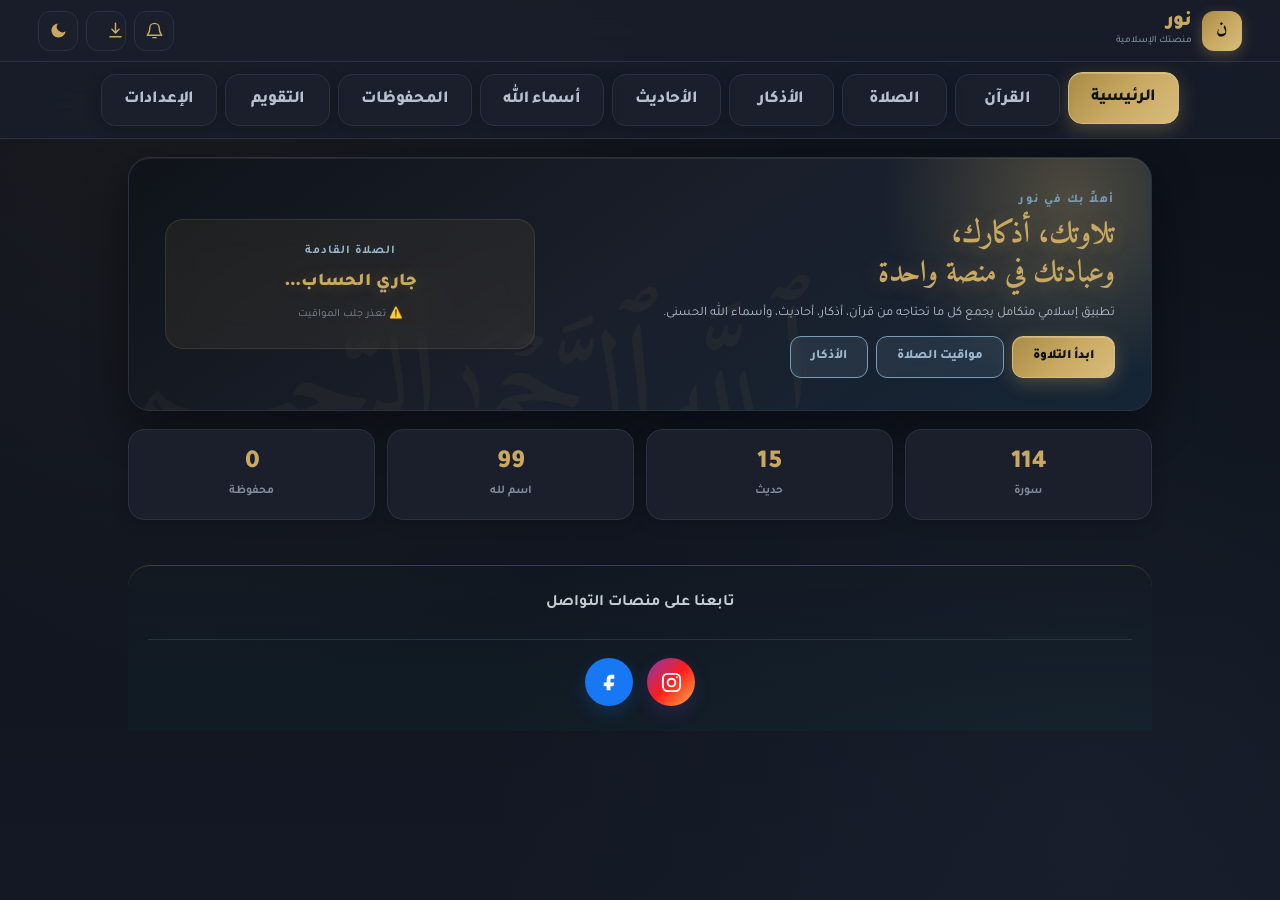
==== commit bb80d026: "Add files via upload" ====
--- a/index.html
+++ b/index.html
@@ -10,303 +10,1116 @@
     <link rel="preconnect" href="https://fonts.gstatic.com" crossorigin>
     <link href="https://fonts.googleapis.com/css2?family=Amiri:wght@400;700&family=Noto+Naskh+Arabic:wght@400;700&family=Tajawal:wght@400;500;700;800;900&display=swap" rel="stylesheet">
     <link rel="stylesheet" href="style.css">
+
 <style id="noor-responsive">
-html,body{width:100%;max-width:100%;overflow-x:hidden}img,video,canvas,svg{max-width:100%;height:auto}button,input,select,textarea{max-width:100%;font:inherit;box-sizing:border-box}
+html,body{width:100%;max-width:100%;overflow-x:hidden}
+img,video,canvas,svg{max-width:100%;height:auto}
+button,input,select,textarea{max-width:100%;font:inherit;box-sizing:border-box}
+
 .noor-actions{max-width:calc(100vw - 16px);box-sizing:border-box;flex-wrap:nowrap}
-.grid,.cards,.card-grid,.features,.items,.surah-grid,.reader-grid{grid-template-columns:repeat(auto-fit,minmax(min(260px,100%),1fr))}
-@media(max-width:700px){.grid,.cards,.card-grid,.features,.items,.surah-grid,.reader-grid{grid-template-columns:1fr!important}.row,.flex-row{flex-wrap:wrap!important}.container,.wrapper,.content,.main-content,.page-content,.section,.hero,header,nav,main,footer{max-width:100%}}
-@media(max-width:600px){.noor-actions{top:max(8px,env(safe-area-inset-top));left:auto;right:max(8px,env(safe-area-inset-right));gap:6px}.noor-action-btn{width:44px!important;height:44px!important;min-width:44px!important;padding:0!important;border-radius:13px!important;justify-content:center;flex:0 0 44px}.noor-action-btn span:last-child{display:none!important}.noor-action-icon{font-size:18px!important}.modal,.dialog,.popup{width:calc(100vw - 24px)!important;max-width:calc(100vw - 24px)!important;margin:12px auto!important}}
-@media(max-width:360px){.noor-actions{gap:4px}.noor-action-btn{width:40px!important;height:40px!important;min-width:40px!important;flex-basis:40px;border-radius:11px!important}.noor-action-icon{font-size:16px!important}}
-@media(max-height:500px) and (orientation:landscape){.noor-actions{top:6px}.noor-action-btn{height:38px!important;min-height:38px!important}}
+
+.grid,.cards,.card-grid,.features,.items,.surah-grid,.reader-grid{
+    grid-template-columns:repeat(auto-fit,minmax(min(260px,100%),1fr))
+}
+
+@media(max-width:700px){
+    .grid,.cards,.card-grid,.features,.items,.surah-grid,.reader-grid{
+        grid-template-columns:1fr!important
+    }
+
+    .row,.flex-row{
+        flex-wrap:wrap!important
+    }
+
+    .container,.wrapper,.content,.main-content,.page-content,.section,.hero,header,nav,main,footer{
+        max-width:100%
+    }
+}
+
+@media(max-width:600px){
+    .noor-actions{
+        top:max(8px,env(safe-area-inset-top));
+        left:auto;
+        right:max(8px,env(safe-area-inset-right));
+        gap:6px
+    }
+
+    .noor-action-btn{
+        width:44px!important;
+        height:44px!important;
+        min-width:44px!important;
+        padding:0!important;
+        border-radius:13px!important;
+        justify-content:center;
+        flex:0 0 44px
+    }
+
+    .noor-action-btn span:last-child{
+        display:none!important
+    }
+
+    .noor-action-icon{
+        font-size:18px!important
+    }
+
+    .modal,.dialog,.popup{
+        width:calc(100vw - 24px)!important;
+        max-width:calc(100vw - 24px)!important;
+        margin:12px auto!important
+    }
+}
+
+@media(max-width:360px){
+    .noor-actions{
+        gap:4px
+    }
+
+    .noor-action-btn{
+        width:40px!important;
+        height:40px!important;
+        min-width:40px!important;
+        flex-basis:40px;
+        border-radius:11px!important
+    }
+
+    .noor-action-icon{
+        font-size:16px!important
+    }
+}
+
+@media(max-height:500px) and (orientation:landscape){
+    .noor-actions{
+        top:6px
+    }
+
+    .noor-action-btn{
+        height:38px!important;
+        min-height:38px!important
+    }
+}
+
+
+/* ================================
+   أيقونات التواصل الاجتماعي
+   ================================ */
+
+.social-footer{
+    width:100%;
+    margin:45px auto 20px;
+    padding:25px 20px;
+    text-align:center;
+    border-top:1px solid rgba(212,175,55,.25);
+    background:linear-gradient(
+        180deg,
+        rgba(13,81,72,.03),
+        rgba(13,81,72,.10)
+    );
+    border-radius:22px 22px 0 0;
+    box-sizing:border-box;
+}
+
+.social-title{
+    margin-bottom:18px;
+    font-size:16px;
+    font-weight:700;
+    opacity:.85;
+}
+
+.social-links{
+    display:flex;
+    justify-content:center;
+    align-items:center;
+    gap:14px;
+    flex-wrap:wrap;
+}
+
+.social-icon{
+    width:48px;
+    height:48px;
+    display:inline-flex;
+    align-items:center;
+    justify-content:center;
+    border-radius:50%;
+    color:#fff;
+    text-decoration:none;
+    transition:
+        transform .2s ease,
+        box-shadow .2s ease,
+        opacity .2s ease;
+}
+
+.social-icon svg{
+    width:23px;
+    height:23px;
+    display:block;
+}
+
+.instagram-icon{
+    background:linear-gradient(
+        135deg,
+        #833ab4,
+        #fd1d1d,
+        #fcb045
+    );
+    box-shadow:0 7px 18px rgba(131,58,180,.20);
+}
+
+.facebook-icon{
+    background:#1877f2;
+    box-shadow:0 7px 18px rgba(24,119,242,.20);
+}
+
+.social-icon:hover{
+    transform:translateY(-4px) scale(1.05);
+    opacity:.92;
+}
+
+.social-icon:active{
+    transform:translateY(-1px) scale(.97);
+}
+
+.social-icon:focus-visible{
+    outline:3px solid rgba(212,175,55,.55);
+    outline-offset:3px;
+}
+
+@media(max-width:600px){
+    .social-footer{
+        margin-top:30px;
+        padding:22px 14px;
+        border-radius:18px 18px 0 0;
+    }
+
+    .social-title{
+        font-size:15px;
+        margin-bottom:15px;
+    }
+
+    .social-links{
+        gap:12px;
+    }
+
+    .social-icon{
+        width:46px;
+        height:46px;
+    }
+}
+
 </style>
 </head>
+
 <body>
 
     <header class="topbar">
         <div class="brand">
             <div class="brand-mark">ن</div>
+
             <div class="brand-text">
                 <strong>نور</strong>
                 <small>منصتك الإسلامية</small>
             </div>
         </div>
+
         <div class="top-actions">
-            <button class="icon-btn" id="notificationBtnTop" title="الإشعارات" aria-label="الإشعارات">
-                <svg viewBox="0 0 24 24" fill="none" xmlns="http://www.w3.org/2000/svg" aria-hidden="true">
-                    <path d="M18 9a6 6 0 0 0-12 0c0 7-3 7-3 9h18c0-2-3-2-3-9Z" stroke="currentColor" stroke-width="1.8" stroke-linejoin="round"/>
-                    <path d="M10 21h4" stroke="currentColor" stroke-width="1.8" stroke-linecap="round"/>
+
+            <button class="icon-btn"
+                    id="notificationBtnTop"
+                    title="الإشعارات"
+                    aria-label="الإشعارات">
+
+                <svg viewBox="0 0 24 24"
+                     fill="none"
+                     xmlns="http://www.w3.org/2000/svg"
+                     aria-hidden="true">
+
+                    <path d="M18 9a6 6 0 0 0-12 0c0 7-3 7-3 9h18c0-2-3-2-3-9Z"
+                          stroke="currentColor"
+                          stroke-width="1.8"
+                          stroke-linejoin="round"/>
+
+                    <path d="M10 21h4"
+                          stroke="currentColor"
+                          stroke-width="1.8"
+                          stroke-linecap="round"/>
+
                 </svg>
+
             </button>
-            <button class="icon-btn" id="installAppBtn" title="تثبيت نور على سطح المكتب" aria-label="تثبيت نور على سطح المكتب">
-                <svg viewBox="0 0 24 24" fill="none" xmlns="http://www.w3.org/2000/svg" aria-hidden="true">
-                    <path d="M12 3v11" stroke="currentColor" stroke-width="1.9" stroke-linecap="round"/>
-                    <path d="m7.5 10.5 4.5 4.5 4.5-4.5" stroke="currentColor" stroke-width="1.9" stroke-linecap="round" stroke-linejoin="round"/>
-                    <path d="M5 20h14" stroke="currentColor" stroke-width="1.9" stroke-linecap="round"/>
+
+
+            <button class="icon-btn"
+                    id="installAppBtn"
+                    title="تثبيت نور على سطح المكتب"
+                    aria-label="تثبيت نور على سطح المكتب">
+
+                <svg viewBox="0 0 24 24"
+                     fill="none"
+                     xmlns="http://www.w3.org/2000/svg"
+                     aria-hidden="true">
+
+                    <path d="M12 3v11"
+                          stroke="currentColor"
+                          stroke-width="1.9"
+                          stroke-linecap="round"/>
+
+                    <path d="m7.5 10.5 4.5 4.5 4.5-4.5"
+                          stroke="currentColor"
+                          stroke-width="1.9"
+                          stroke-linecap="round"
+                          stroke-linejoin="round"/>
+
+                    <path d="M5 20h14"
+                          stroke="currentColor"
+                          stroke-width="1.9"
+                          stroke-linecap="round"/>
+
                 </svg>
+
             </button>
-            <button class="icon-btn" id="themeToggle" title="تبديل الوضع">
-                <svg class="icon-moon" viewBox="0 0 24 24" fill="none" xmlns="http://www.w3.org/2000/svg">
-                    <path d="M21 12.79A9 9 0 1 1 11.21 3 7 7 0 0 0 21 12.79Z" fill="currentColor"/>
+
+
+            <button class="icon-btn"
+                    id="themeToggle"
+                    title="تبديل الوضع">
+
+                <svg class="icon-moon"
+                     viewBox="0 0 24 24"
+                     fill="none"
+                     xmlns="http://www.w3.org/2000/svg">
+
+                    <path d="M21 12.79A9 9 0 1 1 11.21 3 7 7 0 0 0 21 12.79Z"
+                          fill="currentColor"/>
+
                 </svg>
-                <svg class="icon-sun" viewBox="0 0 24 24" fill="none" xmlns="http://www.w3.org/2000/svg">
-                    <circle cx="12" cy="12" r="4" fill="currentColor"/>
-                    <path d="M12 2V4M12 20V22M4.93 4.93L6.34 6.34M17.66 17.66L19.07 19.07M2 12H4M20 12H22M4.93 19.07L6.34 17.66M17.66 6.34L19.07 4.93" stroke="currentColor" stroke-width="2" stroke-linecap="round"/>
+
+                <svg class="icon-sun"
+                     viewBox="0 0 24 24"
+                     fill="none"
+                     xmlns="http://www.w3.org/2000/svg">
+
+                    <circle cx="12"
+                            cy="12"
+                            r="4"
+                            fill="currentColor"/>
+
+                    <path d="M12 2V4M12 20V22M4.93 4.93L6.34 6.34M17.66 17.66L19.07 19.07M2 12H4M20 12H22M4.93 19.07L6.34 17.66M17.66 6.34L19.07 4.93"
+                          stroke="currentColor"
+                          stroke-width="2"
+                          stroke-linecap="round"/>
+
                 </svg>
+
             </button>
+
         </div>
     </header>
 
+
     <nav class="main-nav" id="mainNav">
+
         <button class="nav-btn active" data-go="homeSection">
             <span class="nav-label">الرئيسية</span>
         </button>
+
         <button class="nav-btn" data-go="quranSection">
             <span class="nav-label">القرآن</span>
         </button>
+
         <button class="nav-btn" data-go="prayerSection">
             <span class="nav-label">الصلاة</span>
         </button>
+
         <button class="nav-btn" data-go="azkarSection">
             <span class="nav-label">الأذكار</span>
         </button>
+
         <button class="nav-btn" data-go="hadithSection">
             <span class="nav-label">الأحاديث</span>
         </button>
+
         <button class="nav-btn" data-go="asmaSection">
             <span class="nav-label">أسماء الله</span>
         </button>
+
         <button class="nav-btn" data-go="favoritesSection">
             <span class="nav-label">المحفوظات</span>
         </button>
+
         <button class="nav-btn" data-go="calendarSection">
             <span class="nav-label">التقويم</span>
         </button>
+
         <button class="nav-btn" data-go="settingsSection">
             <span class="nav-label">الإعدادات</span>
         </button>
+
     </nav>
+
 
     <main class="app-shell">
 
         <!-- الرئيسية -->
         <section class="section-page active-page" id="homeSection">
+
             <div class="hero">
+
                 <div class="hero-content">
+
                     <span class="eyebrow">أهلاً بك في نور</span>
-                    <h1>تلاوتك، أذكارك،<br>وعبادتك في منصة واحدة</h1>
-                    <p>تطبيق إسلامي متكامل يجمع كل ما تحتاجه من قرآن، أذكار، أحاديث، وأسماء الله الحسنى.</p>
+
+                    <h1>
+                        تلاوتك، أذكارك،<br>
+                        وعبادتك في منصة واحدة
+                    </h1>
+
+                    <p>
+                        تطبيق إسلامي متكامل يجمع كل ما تحتاجه من قرآن،
+                        أذكار، أحاديث، وأسماء الله الحسنى.
+                    </p>
+
                     <div class="hero-actions">
-                        <button class="primary-btn" data-go="quranSection">ابدأ التلاوة</button>
-                        <button class="secondary-btn" data-go="prayerSection">مواقيت الصلاة</button>
-                        <button class="secondary-btn" data-go="azkarSection">الأذكار</button>
+
+                        <button class="primary-btn"
+                                data-go="quranSection">
+                            ابدأ التلاوة
+                        </button>
+
+                        <button class="secondary-btn"
+                                data-go="prayerSection">
+                            مواقيت الصلاة
+                        </button>
+
+                        <button class="secondary-btn"
+                                data-go="azkarSection">
+                            الأذكار
+                        </button>
+
                     </div>
-                </div>
+
+                </div>
+
+
                 <div class="next-card">
+
                     <span>الصلاة القادمة</span>
-                    <strong id="nextPrayer">جاري الحساب…</strong>
-                    <small id="prayerStatus">اختر دولتك</small>
-                </div>
-            </div>
+
+                    <strong id="nextPrayer">
+                        جاري الحساب…
+                    </strong>
+
+                    <small id="prayerStatus">
+                        اختر دولتك
+                    </small>
+
+                </div>
+
+            </div>
+
 
             <div class="stats-grid">
-                <div class="stat-card" data-go="quranSection">
+
+                <div class="stat-card"
+                     data-go="quranSection">
+
                     <strong>114</strong>
                     <small>سورة</small>
-                </div>
-                <div class="stat-card" data-go="hadithSection">
+
+                </div>
+
+
+                <div class="stat-card"
+                     data-go="hadithSection">
+
                     <strong id="hadithCount">15</strong>
                     <small>حديث</small>
-                </div>
-                <div class="stat-card" data-go="asmaSection">
+
+                </div>
+
+
+                <div class="stat-card"
+                     data-go="asmaSection">
+
                     <strong id="asmaCount">99</strong>
                     <small>اسم لله</small>
-                </div>
-                <div class="stat-card" data-go="favoritesSection">
+
+                </div>
+
+
+                <div class="stat-card"
+                     data-go="favoritesSection">
+
                     <strong id="favCount">0</strong>
                     <small>محفوظة</small>
-                </div>
-            </div>
+
+                </div>
+
+            </div>
+
         </section>
+
 
         <!-- القرآن -->
         <section class="section-page" id="quranSection">
+
             <div class="page-head">
+
                 <div>
-                    <span class="eyebrow">القرآن الكريم</span>
-                    <h2>المصحف الشريف</h2>
-                    <p>اختر السورة لقراءتها أو حفظها</p>
-                </div>
-                <button class="secondary-btn-light" id="openLastSurah">متابعة القراءة</button>
-            </div>
+
+                    <span class="eyebrow">
+                        القرآن الكريم
+                    </span>
+
+                    <h2>
+                        المصحف الشريف
+                    </h2>
+
+                    <p>
+                        اختر السورة لقراءتها أو حفظها
+                    </p>
+
+                </div>
+
+                <button class="secondary-btn-light"
+                        id="openLastSurah">
+                    متابعة القراءة
+                </button>
+
+            </div>
+
+
             <div class="search-wrap">
-                <input id="quranSearch" class="search-input" placeholder="ابحث عن اسم السورة أو رقمها…">
-            </div>
-            <div id="surahList" class="surah-list"></div>
+
+                <input id="quranSearch"
+                       class="search-input"
+                       placeholder="ابحث عن اسم السورة أو رقمها…">
+
+            </div>
+
+
+            <div id="surahList"
+                 class="surah-list">
+            </div>
+
         </section>
+
 
         <!-- القارئ -->
         <section class="section-page" id="readerSection">
+
             <div class="page-head">
+
                 <div>
-                    <span class="eyebrow">التلاوة</span>
-                    <h2 id="readerTitle">الفاتحة</h2>
-                    <p id="readerMeta">سورة رقم 1</p>
-                </div>
+
+                    <span class="eyebrow">
+                        التلاوة
+                    </span>
+
+                    <h2 id="readerTitle">
+                        الفاتحة
+                    </h2>
+
+                    <p id="readerMeta">
+                        سورة رقم 1
+                    </p>
+
+                </div>
+
+
                 <div class="row-actions">
-                    <button class="secondary-btn-light" id="readerBack">العودة للسور</button>
-                    <button class="secondary-btn-light" id="viewModeToggle">عرض الصفحة</button>
-                </div>
-            </div>
+
+                    <button class="secondary-btn-light"
+                            id="readerBack">
+                        العودة للسور
+                    </button>
+
+                    <button class="secondary-btn-light"
+                            id="viewModeToggle">
+                        عرض الصفحة
+                    </button>
+
+                </div>
+
+            </div>
+
+
             <div class="quran-controls">
+
                 <div class="control-card">
-                    <label>اختر القارئ</label>
-                    <select id="reciterSelect" class="select-input">
-                        <option value="fixed-yasser">ياسر الدوسري</option>
-                        <option value="fixed-afasy">مشاري العفاسي</option>
-                        <option value="fixed-luhaidan">محمد اللحيدان</option>
-                        <option value="fixed-islam">إسلام صبحي</option>
-                        <option value="fixed-sudais">عبد الرحمن السديس</option>
-                        <option value="fixed-muaiqly">ماهر المعيقلي</option>
-                        <option value="fixed-husary">محمود خليل الحصري</option>
+
+                    <label>
+                        اختر القارئ
+                    </label>
+
+                    <select id="reciterSelect"
+                            class="select-input">
+
+                        <option value="fixed-yasser">
+                            ياسر الدوسري
+                        </option>
+
+                        <option value="fixed-afasy">
+                            مشاري العفاسي
+                        </option>
+
+                        <option value="fixed-luhaidan">
+                            محمد اللحيدان
+                        </option>
+
+                        <option value="fixed-islam">
+                            إسلام صبحي
+                        </option>
+
+                        <option value="fixed-sudais">
+                            عبد الرحمن السديس
+                        </option>
+
+                        <option value="fixed-muaiqly">
+                            ماهر المعيقلي
+                        </option>
+
+                        <option value="fixed-husary">
+                            محمود خليل الحصري
+                        </option>
+
                     </select>
-                </div>
+
+                </div>
+
+
                 <div class="control-card">
-                    <label>تلاوة السورة</label>
-                    <audio id="quranAudio" controls preload="auto"></audio>
-                    <button class="primary-btn" id="playAudioBtn">تشغيل التلاوة</button>
-                    <small id="audioStatus">اختر قارئاً ثم اضغط تشغيل</small>
-                </div>
-            </div>
-            <div id="readerVerses" class="reader-verses"></div>
+
+                    <label>
+                        تلاوة السورة
+                    </label>
+
+                    <audio id="quranAudio"
+                           controls
+                           preload="auto">
+                    </audio>
+
+                    <button class="primary-btn"
+                            id="playAudioBtn">
+                        تشغيل التلاوة
+                    </button>
+
+                    <small id="audioStatus">
+                        اختر قارئاً ثم اضغط تشغيل
+                    </small>
+
+                </div>
+
+            </div>
+
+
+            <div id="readerVerses"
+                 class="reader-verses">
+            </div>
+
         </section>
+
 
         <!-- الصلاة -->
         <section class="section-page" id="prayerSection">
+
             <div class="page-head">
+
                 <div>
-                    <span class="eyebrow">العبادات</span>
-                    <h2>مواقيت الصلاة</h2>
-                    <p>اختر دولتك لعرض المواقيت</p>
-                </div>
-                <button class="primary-btn" id="useLocation">تحديد موقعي</button>
-            </div>
+
+                    <span class="eyebrow">
+                        العبادات
+                    </span>
+
+                    <h2>
+                        مواقيت الصلاة
+                    </h2>
+
+                    <p>
+                        اختر دولتك لعرض المواقيت
+                    </p>
+
+                </div>
+
+
+                <button class="primary-btn"
+                        id="useLocation">
+                    تحديد موقعي
+                </button>
+
+            </div>
+
+
             <div class="location-card">
+
                 <div class="location-info">
-                    <strong id="locationText">عمّان، الأردن</strong>
-                    <small>الموقع المختار</small>
-                </div>
+
+                    <strong id="locationText">
+                        عمّان، الأردن
+                    </strong>
+
+                    <small>
+                        الموقع المختار
+                    </small>
+
+                </div>
+
+
                 <div class="location-controls">
-                    <select id="countrySelect" class="select-input"></select>
-                </div>
-            </div>
-            <div class="prayer-grid" id="prayerTimes"></div>
+
+                    <select id="countrySelect"
+                            class="select-input">
+                    </select>
+
+                </div>
+
+            </div>
+
+
+            <div class="prayer-grid"
+                 id="prayerTimes">
+            </div>
+
+
             <div class="countdown-card">
-                <span>الوقت المتبقي للصلاة القادمة</span>
-                <strong id="nextPrayerLarge">—</strong>
-            </div>
+
+                <span>
+                    الوقت المتبقي للصلاة القادمة
+                </span>
+
+                <strong id="nextPrayerLarge">
+                    —
+                </strong>
+
+            </div>
+
+
             <div class="setting-row">
-                <div><strong>منبه الصلاة</strong><small>تنبيه عند دخول وقت الصلاة</small></div>
-                <label class="switch"><input type="checkbox" id="alarmToggle"><span></span></label>
-            </div>
+
+                <div>
+
+                    <strong>
+                        منبه الصلاة
+                    </strong>
+
+                    <small>
+                        تنبيه عند دخول وقت الصلاة
+                    </small>
+
+                </div>
+
+
+                <label class="switch">
+
+                    <input type="checkbox"
+                           id="alarmToggle">
+
+                    <span></span>
+
+                </label>
+
+            </div>
+
         </section>
+
 
         <!-- الأذكار -->
         <section class="section-page" id="azkarSection">
+
             <div class="page-head">
+
                 <div>
-                    <span class="eyebrow">الذكر</span>
-                    <h2>الأذكار والأدعية</h2>
-                    <p>اختر القسم المناسب</p>
-                </div>
-            </div>
-            <div class="tabs" id="azkarTabs">
-                <button class="tab active" data-zekr="morning">أذكار الصباح</button>
-                <button class="tab" data-zekr="evening">أذكار المساء</button>
-                <button class="tab" data-zekr="sleep">أذكار النوم</button>
-                <button class="tab" data-zekr="dua">أدعية عامة</button>
-                <button class="tab" data-zekr="quran">أدعية قرآنية</button>
-            </div>
-            <div id="azkarList" class="azkar-list"></div>
+
+                    <span class="eyebrow">
+                        الذكر
+                    </span>
+
+                    <h2>
+                        الأذكار والأدعية
+                    </h2>
+
+                    <p>
+                        اختر القسم المناسب
+                    </p>
+
+                </div>
+
+            </div>
+
+
+            <div class="tabs"
+                 id="azkarTabs">
+
+                <button class="tab active"
+                        data-zekr="morning">
+                    أذكار الصباح
+                </button>
+
+                <button class="tab"
+                        data-zekr="evening">
+                    أذكار المساء
+                </button>
+
+                <button class="tab"
+                        data-zekr="sleep">
+                    أذكار النوم
+                </button>
+
+                <button class="tab"
+                        data-zekr="dua">
+                    أدعية عامة
+                </button>
+
+                <button class="tab"
+                        data-zekr="quran">
+                    أدعية قرآنية
+                </button>
+
+            </div>
+
+
+            <div id="azkarList"
+                 class="azkar-list">
+            </div>
+
         </section>
 
+
         <!-- الأحاديث -->
-        <section class="section-page" id="hadithSection">
+        <section class="section-page"
+                 id="hadithSection">
+
             <div class="page-head">
+
                 <div>
-                    <span class="eyebrow">السنة النبوية</span>
-                    <h2>الأحاديث الشريفة</h2>
-                    <p>من كلام خير البشر ﷺ</p>
-                </div>
-            </div>
-            <div id="hadithList" class="hadith-list"></div>
+
+                    <span class="eyebrow">
+                        السنة النبوية
+                    </span>
+
+                    <h2>
+                        الأحاديث الشريفة
+                    </h2>
+
+                    <p>
+                        من كلام خير البشر ﷺ
+                    </p>
+
+                </div>
+
+            </div>
+
+
+            <div id="hadithList"
+                 class="hadith-list">
+            </div>
+
         </section>
 
+
         <!-- أسماء الله -->
-        <section class="section-page" id="asmaSection">
+        <section class="section-page"
+                 id="asmaSection">
+
             <div class="page-head">
+
                 <div>
-                    <span class="eyebrow">الجمال الإلهي</span>
-                    <h2>أسماء الله الحسنى</h2>
-                    <p>لِلَّهِ الْأَسْمَاءُ الْحُسْنَىٰ فَادْعُوهُ بِهَا</p>
-                </div>
-            </div>
-            <div class="asma-grid" id="asmaGrid"></div>
+
+                    <span class="eyebrow">
+                        الجمال الإلهي
+                    </span>
+
+                    <h2>
+                        أسماء الله الحسنى
+                    </h2>
+
+                    <p>
+                        لِلَّهِ الْأَسْمَاءُ الْحُسْنَىٰ فَادْعُوهُ بِهَا
+                    </p>
+
+                </div>
+
+            </div>
+
+
+            <div id="asmaGrid"
+                 class="asma-grid">
+            </div>
+
         </section>
 
+
         <!-- المحفوظات -->
-        <section class="section-page" id="favoritesSection">
+        <section class="section-page"
+                 id="favoritesSection">
+
             <div class="page-head">
+
                 <div>
-                    <span class="eyebrow">المكتبة الشخصية</span>
-                    <h2>السور المحفوظة</h2>
-                    <p>جميع السور التي حفظتها للقراءة والاستماع</p>
-                </div>
-                <button class="danger-btn" id="clearFavorites">مسح الكل</button>
-            </div>
-            <div id="favoritesList" class="favorites-list"></div>
+
+                    <span class="eyebrow">
+                        المكتبة الشخصية
+                    </span>
+
+                    <h2>
+                        السور المحفوظة
+                    </h2>
+
+                    <p>
+                        جميع السور التي حفظتها للقراءة والاستماع
+                    </p>
+
+                </div>
+
+
+                <button class="danger-btn"
+                        id="clearFavorites">
+                    مسح الكل
+                </button>
+
+            </div>
+
+
+            <div id="favoritesList"
+                 class="favorites-list">
+            </div>
+
         </section>
 
+
         <!-- التقويم -->
-        <section class="section-page" id="calendarSection">
+        <section class="section-page"
+                 id="calendarSection">
+
             <div class="page-head">
+
                 <div>
-                    <span class="eyebrow">التاريخ</span>
-                    <h2>التقويم الهجري والميلادي</h2>
-                </div>
-            </div>
+
+                    <span class="eyebrow">
+                        التاريخ
+                    </span>
+
+                    <h2>
+                        التقويم الهجري والميلادي
+                    </h2>
+
+                </div>
+
+            </div>
+
+
             <div class="calendar-card">
-                <div><span>الميلادي</span><strong id="gregorianDate">—</strong></div>
-                <div><span>الهجري</span><strong id="hijriDate">—</strong></div>
-            </div>
+
+                <div>
+
+                    <span>
+                        الميلادي
+                    </span>
+
+                    <strong id="gregorianDate">
+                        —
+                    </strong>
+
+                </div>
+
+
+                <div>
+
+                    <span>
+                        الهجري
+                    </span>
+
+                    <strong id="hijriDate">
+                        —
+                    </strong>
+
+                </div>
+
+            </div>
+
         </section>
 
+
         <!-- الإعدادات -->
-        <section class="section-page" id="settingsSection">
+        <section class="section-page"
+                 id="settingsSection">
+
             <div class="page-head">
+
                 <div>
-                    <span class="eyebrow">التخصيص</span>
-                    <h2>الإعدادات</h2>
-                </div>
-            </div>
+
+                    <span class="eyebrow">
+                        التخصيص
+                    </span>
+
+                    <h2>
+                        الإعدادات
+                    </h2>
+
+                </div>
+
+            </div>
+
+
             <div class="settings-list">
+
                 <div class="setting-row">
-                    <div><strong>الوضع الليلي</strong><small>تغيير مظهر التطبيق</small></div>
-                    <label class="switch"><input type="checkbox" id="themeToggle2"><span></span></label>
-                </div>
+
+                    <div>
+
+                        <strong>
+                            الوضع الليلي
+                        </strong>
+
+                        <small>
+                            تغيير مظهر التطبيق
+                        </small>
+
+                    </div>
+
+
+                    <label class="switch">
+
+                        <input type="checkbox"
+                               id="themeToggle2">
+
+                        <span></span>
+
+                    </label>
+
+                </div>
+
+
                 <div class="setting-row">
-                    <div><strong>الإشعارات</strong><small>تفعيل الإشعارات</small></div>
-                    <button class="secondary-btn-light" id="notificationBtn">تفعيل</button>
-                </div>
+
+                    <div>
+
+                        <strong>
+                            الإشعارات
+                        </strong>
+
+                        <small>
+                            تفعيل الإشعارات
+                        </small>
+
+                    </div>
+
+
+                    <button class="secondary-btn-light"
+                            id="notificationBtn">
+                        تفعيل
+                    </button>
+
+                </div>
+
+
                 <div class="setting-row">
-                    <div><strong>مسح البيانات</strong><small>حذف جميع البيانات المحفوظة</small></div>
-                    <button class="danger-btn" id="clearData">مسح</button>
-                </div>
-            </div>
+
+                    <div>
+
+                        <strong>
+                            مسح البيانات
+                        </strong>
+
+                        <small>
+                            حذف جميع البيانات المحفوظة
+                        </small>
+
+                    </div>
+
+
+                    <button class="danger-btn"
+                            id="clearData">
+                        مسح
+                    </button>
+
+                </div>
+
+            </div>
+
         </section>
 
+
+        <!-- ==================================================
+             أيقونات Instagram و Facebook
+             ================================================== -->
+
+        <footer class="social-footer">
+
+            <div class="social-title">
+                تابعنا على منصات التواصل
+            </div>
+
+
+            <div class="social-links">
+
+                <!-- Instagram -->
+                <a class="social-icon instagram-icon"
+                   href="https://www.instagram.com/qais_abo_adam/?hl=ar"
+                   target="_blank"
+                   rel="noopener noreferrer"
+                   aria-label="Instagram"
+                   title="Instagram">
+
+                    <svg viewBox="0 0 24 24"
+                         fill="none"
+                         xmlns="http://www.w3.org/2000/svg"
+                         aria-hidden="true">
+
+                        <rect x="3"
+                              y="3"
+                              width="18"
+                              height="18"
+                              rx="5"
+                              stroke="currentColor"
+                              stroke-width="2"/>
+
+                        <circle cx="12"
+                                cy="12"
+                                r="4"
+                                stroke="currentColor"
+                                stroke-width="2"/>
+
+                        <circle cx="17.5"
+                                cy="6.5"
+                                r="1"
+                                fill="currentColor"/>
+
+                    </svg>
+
+                </a>
+
+
+                <!-- Facebook -->
+                <a class="social-icon facebook-icon"
+                   href="https://web.facebook.com/quaes.almjdalawi?locale=ar_AR"
+                   target="_blank"
+                   rel="noopener noreferrer"
+                   aria-label="Facebook"
+                   title="Facebook">
+
+                    <svg viewBox="0 0 24 24"
+                         xmlns="http://www.w3.org/2000/svg"
+                         aria-hidden="true">
+
+                        <path d="M14 8h3V4h-3c-3.31 0-5 1.69-5 5v3H6v4h3v4h4v-4h3l1-4h-4V9c0-.66.34-1 1-1z"
+                              fill="currentColor"/>
+
+                    </svg>
+
+                </a>
+
+            </div>
+
+        </footer>
+
     </main>
 
-    <div class="toast" id="toast"></div>
+
+    <div class="toast"
+         id="toast">
+    </div>
+
+
     <script src="app.js"></script>
+
 </body>
 </html>
--- a/style.css
+++ b/style.css
@@ -11,47 +11,48 @@
     --gold-dark: #a88b46;
     --gold-glow: rgba(201, 169, 97, 0.3);
     --gold-glow-soft: rgba(201, 169, 97, 0.15);
-    
+
     /* 🌤️ السماوي */
     --sky: #7a9ab5;
     --sky-light: #9db8ce;
     --sky-dark: #5a7a95;
     --sky-glow: rgba(122, 154, 181, 0.3);
-    
+
     /* 🏙️ السكني - غامق */
     --steel: #1a1f2b;
     --steel-light: #252b3a;
     --steel-dark: #0f1319;
-    
+
     /* الخلفيات */
     --bg: #0d1119;
-    --bg-gradient: radial-gradient(circle at 15% 10%, rgba(201, 169, 97, 0.06) 0%, transparent 45%),
-                   radial-gradient(circle at 85% 90%, rgba(122, 154, 181, 0.05) 0%, transparent 45%),
-                   linear-gradient(180deg, #0d1119 0%, #131824 100%);
+    --bg-gradient:
+        radial-gradient(circle at 15% 10%, rgba(201, 169, 97, 0.06) 0%, transparent 45%),
+        radial-gradient(circle at 85% 90%, rgba(122, 154, 181, 0.05) 0%, transparent 45%),
+        linear-gradient(180deg, #0d1119 0%, #131824 100%);
     --card: #1a1f2b;
     --card-hover: #222838;
     --card-elevated: #252b3a;
-    
+
     /* النصوص */
     --text: #e8ecf2;
     --text-light: #b8c0cf;
     --muted: #808b9c;
     --muted-dark: #5a6474;
-    
+
     /* الحدود */
     --border: #2a3142;
     --border-light: #3a4255;
-    
+
     /* الظلال */
     --shadow: 0 6px 24px rgba(0, 0, 0, 0.35);
     --shadow-hover: 0 10px 32px rgba(0, 0, 0, 0.45);
     --shadow-soft: 0 3px 16px rgba(0, 0, 0, 0.2);
-    
+
     /* الأبعاد */
     --radius: 16px;
     --radius-sm: 12px;
     --radius-lg: 22px;
-    
+
     /* الانتقالات */
     --transition: all 0.3s cubic-bezier(0.4, 0, 0.2, 1);
     --transition-bounce: all 0.35s cubic-bezier(0.34, 1.56, 0.64, 1);
@@ -63,32 +64,33 @@
     --gold-dark: #8a6f1f;
     --gold-glow: rgba(184, 148, 44, 0.25);
     --gold-glow-soft: rgba(184, 148, 44, 0.12);
-    
+
     --sky: #5b7fa8;
     --sky-light: #7b9fc5;
     --sky-dark: #436687;
     --sky-glow: rgba(91, 127, 168, 0.25);
-    
+
     --steel: #3d4452;
     --steel-light: #555d6e;
     --steel-dark: #2a3038;
-    
+
     --bg: #f5f7fa;
-    --bg-gradient: radial-gradient(circle at 15% 10%, rgba(184, 148, 44, 0.05) 0%, transparent 45%),
-                   radial-gradient(circle at 85% 90%, rgba(91, 127, 168, 0.05) 0%, transparent 45%),
-                   linear-gradient(180deg, #f5f7fa 0%, #eef1f6 100%);
+    --bg-gradient:
+        radial-gradient(circle at 15% 10%, rgba(184, 148, 44, 0.05) 0%, transparent 45%),
+        radial-gradient(circle at 85% 90%, rgba(91, 127, 168, 0.05) 0%, transparent 45%),
+        linear-gradient(180deg, #f5f7fa 0%, #eef1f6 100%);
     --card: #ffffff;
     --card-hover: #fafbfc;
     --card-elevated: #ffffff;
-    
+
     --text: #2a3142;
     --text-light: #4a5568;
     --muted: #7a8394;
     --muted-dark: #a0a8b5;
-    
+
     --border: #dde3ea;
     --border-light: #c9d1dc;
-    
+
     --shadow: 0 4px 16px rgba(42, 49, 66, 0.06);
     --shadow-hover: 0 10px 32px rgba(42, 49, 66, 0.1);
     --shadow-soft: 0 2px 10px rgba(42, 49, 66, 0.05);
@@ -170,7 +172,12 @@
     content: '';
     position: absolute;
     inset: 0;
-    background: linear-gradient(45deg, transparent 30%, rgba(255, 255, 255, 0.3) 50%, transparent 70%);
+    background: linear-gradient(
+        45deg,
+        transparent 30%,
+        rgba(255, 255, 255, 0.3) 50%,
+        transparent 70%
+    );
     transform: translateX(-100%);
     transition: transform 0.7s ease;
 }
@@ -241,13 +248,14 @@
     transition: var(--transition);
 }
 
-/* أزرار الإشعارات والتحميل بجانب زر القمر */
-#notificationBtnTop, #installAppBtn {
+#notificationBtnTop,
+#installAppBtn {
     display: grid;
     place-items: center;
 }
 
-#notificationBtnTop svg, #installAppBtn svg {
+#notificationBtnTop svg,
+#installAppBtn svg {
     width: 19px;
     height: 19px;
 }
@@ -261,14 +269,28 @@
     color: var(--gold);
 }
 
-.icon-moon { display: block; }
-.icon-sun { display: none; }
-
-body.light .icon-moon { display: none; }
-body.light .icon-sun { display: block; }
-
-/* ============================================
-   شريط التنقل - متوسط ومتوسط
+#installAppBtn[hidden] {
+    display: none !important;
+}
+
+.icon-moon {
+    display: block;
+}
+
+.icon-sun {
+    display: none;
+}
+
+body.light .icon-moon {
+    display: none;
+}
+
+body.light .icon-sun {
+    display: block;
+}
+
+/* ============================================
+   شريط التنقل
    ============================================ */
 .main-nav {
     display: flex;
@@ -323,7 +345,12 @@
     left: -100%;
     width: 100%;
     height: 100%;
-    background: linear-gradient(90deg, transparent, rgba(201, 169, 97, 0.08), transparent);
+    background: linear-gradient(
+        90deg,
+        transparent,
+        rgba(201, 169, 97, 0.08),
+        transparent
+    );
     transition: left 0.6s ease;
 }
 
@@ -340,11 +367,17 @@
 }
 
 .nav-btn.active {
-    background: linear-gradient(135deg, var(--gold-dark), var(--gold), var(--gold-light));
+    background: linear-gradient(
+        135deg,
+        var(--gold-dark),
+        var(--gold),
+        var(--gold-light)
+    );
     color: var(--steel-dark);
     border-color: var(--gold-light);
-    box-shadow: 0 6px 20px var(--gold-glow), 
-                inset 0 1px 0 rgba(255, 255, 255, 0.25);
+    box-shadow:
+        0 6px 20px var(--gold-glow),
+        inset 0 1px 0 rgba(255, 255, 255, 0.25);
     transform: translateY(-2px);
     font-weight: 900;
 }
@@ -383,15 +416,27 @@
 }
 
 @keyframes fadeIn {
-    from { opacity: 0; transform: translateY(12px); }
-    to { opacity: 1; transform: translateY(0); }
+    from {
+        opacity: 0;
+        transform: translateY(12px);
+    }
+
+    to {
+        opacity: 1;
+        transform: translateY(0);
+    }
 }
 
 /* ============================================
    Hero
    ============================================ */
 .hero {
-    background: linear-gradient(145deg, #0f1319 0%, #1a1f2b 50%, #152535 100%);
+    background: linear-gradient(
+        145deg,
+        #0f1319 0%,
+        #1a1f2b 50%,
+        #152535 100%
+    );
     border: 1.5px solid var(--border);
     border-radius: 22px;
     padding: 32px 36px;
@@ -400,17 +445,24 @@
     gap: 26px;
     align-items: center;
     color: #fff;
-    box-shadow: 0 16px 44px rgba(0, 0, 0, 0.45),
-                inset 0 1px 0 rgba(201, 169, 97, 0.1);
+    box-shadow:
+        0 16px 44px rgba(0, 0, 0, 0.45),
+        inset 0 1px 0 rgba(201, 169, 97, 0.1);
     position: relative;
     overflow: hidden;
     transition: var(--transition);
 }
 
 body.light .hero {
-    background: linear-gradient(145deg, #e8eef5 0%, #d9e3ed 50%, #cddae5 100%);
-    box-shadow: 0 16px 44px rgba(91, 127, 168, 0.12),
-                inset 0 1px 0 rgba(255, 255, 255, 0.8);
+    background: linear-gradient(
+        145deg,
+        #e8eef5 0%,
+        #d9e3ed 50%,
+        #cddae5 100%
+    );
+    box-shadow:
+        0 16px 44px rgba(91, 127, 168, 0.12),
+        inset 0 1px 0 rgba(255, 255, 255, 0.8);
 }
 
 .hero::before {
@@ -419,7 +471,11 @@
     width: 380px;
     height: 380px;
     border-radius: 50%;
-    background: radial-gradient(circle, var(--gold-glow) 0%, transparent 70%);
+    background: radial-gradient(
+        circle,
+        var(--gold-glow) 0%,
+        transparent 70%
+    );
     right: -110px;
     top: -150px;
     pointer-events: none;
@@ -427,8 +483,16 @@
 }
 
 @keyframes pulseGlow {
-    0%, 100% { opacity: 0.4; transform: scale(1); }
-    50% { opacity: 0.7; transform: scale(1.08); }
+    0%,
+    100% {
+        opacity: 0.4;
+        transform: scale(1);
+    }
+
+    50% {
+        opacity: 0.7;
+        transform: scale(1.08);
+    }
 }
 
 .hero::after {
@@ -496,7 +560,12 @@
    الأزرار
    ============================================ */
 .primary-btn {
-    background: linear-gradient(135deg, var(--gold-dark), var(--gold), var(--gold-light));
+    background: linear-gradient(
+        135deg,
+        var(--gold-dark),
+        var(--gold),
+        var(--gold-light)
+    );
     border: 1px solid var(--gold-light);
     padding: 10px 20px;
     border-radius: 11px;
@@ -504,8 +573,9 @@
     color: var(--steel-dark);
     cursor: pointer;
     transition: var(--transition-bounce);
-    box-shadow: 0 5px 18px var(--gold-glow),
-                inset 0 1px 0 rgba(255, 255, 255, 0.25);
+    box-shadow:
+        0 5px 18px var(--gold-glow),
+        inset 0 1px 0 rgba(255, 255, 255, 0.25);
     font-size: 13px;
     font-family: inherit;
     position: relative;
@@ -516,7 +586,12 @@
     content: '';
     position: absolute;
     inset: 0;
-    background: linear-gradient(90deg, transparent, rgba(255, 255, 255, 0.35), transparent);
+    background: linear-gradient(
+        90deg,
+        transparent,
+        rgba(255, 255, 255, 0.35),
+        transparent
+    );
     transform: translateX(-100%);
     transition: transform 0.6s ease;
 }
@@ -1072,7 +1147,12 @@
 }
 
 .countdown-card {
-    background: linear-gradient(135deg, var(--steel-dark), var(--steel), var(--sky-dark));
+    background: linear-gradient(
+        135deg,
+        var(--steel-dark),
+        var(--steel),
+        var(--sky-dark)
+    );
     border: 1.5px solid var(--sky);
     border-radius: 16px;
     padding: 16px 22px;
@@ -1095,7 +1175,11 @@
     width: 220px;
     height: 220px;
     border-radius: 50%;
-    background: radial-gradient(circle, var(--gold-glow), transparent 70%);
+    background: radial-gradient(
+        circle,
+        var(--gold-glow),
+        transparent 70%
+    );
     right: -60px;
     top: -70px;
     pointer-events: none;
@@ -1123,9 +1207,6 @@
     letter-spacing: -0.3px;
     text-shadow: 0 0 15px var(--gold-glow);
 }
-/* ============================================
-   الجزء 2/2
-   ============================================ */
 
 /* ============================================
    الأذكار
@@ -1163,7 +1244,11 @@
 }
 
 .tab.active {
-    background: linear-gradient(135deg, var(--gold-dark), var(--gold));
+    background: linear-gradient(
+        135deg,
+        var(--gold-dark),
+        var(--gold)
+    );
     color: var(--steel-dark);
     border-color: var(--gold-light);
     box-shadow: 0 6px 18px var(--gold-glow);
@@ -1198,7 +1283,11 @@
     top: 0;
     bottom: 0;
     width: 3px;
-    background: linear-gradient(180deg, var(--sky), var(--gold));
+    background: linear-gradient(
+        180deg,
+        var(--sky),
+        var(--gold)
+    );
 }
 
 .zekr-card:hover {
@@ -1230,7 +1319,11 @@
 }
 
 .zekr-button {
-    background: linear-gradient(135deg, var(--gold-dark), var(--gold));
+    background: linear-gradient(
+        135deg,
+        var(--gold-dark),
+        var(--gold)
+    );
     border: 1px solid var(--gold-light);
     padding: 7px 16px;
     border-radius: 10px;
@@ -1348,7 +1441,11 @@
     content: '';
     position: absolute;
     inset: 0;
-    background: linear-gradient(135deg, var(--gold), var(--sky));
+    background: linear-gradient(
+        135deg,
+        var(--gold),
+        var(--sky)
+    );
     opacity: 0;
     transition: var(--transition);
     z-index: 0;
@@ -1423,7 +1520,11 @@
 }
 
 .favorite-header {
-    background: linear-gradient(135deg, var(--steel-dark), var(--sky-dark));
+    background: linear-gradient(
+        135deg,
+        var(--steel-dark),
+        var(--sky-dark)
+    );
     color: #fff;
     padding: 22px 18px;
     text-align: center;
@@ -1446,7 +1547,11 @@
 
 .favorite-header .surah-num {
     display: inline-block;
-    background: linear-gradient(135deg, var(--gold-dark), var(--gold));
+    background: linear-gradient(
+        135deg,
+        var(--gold-dark),
+        var(--gold)
+    );
     border-radius: 50%;
     width: 38px;
     height: 38px;
@@ -1713,12 +1818,16 @@
     box-shadow: 0 2px 8px rgba(0, 0, 0, 0.15);
 }
 
-.switch input:checked+span {
-    background: linear-gradient(135deg, var(--gold-dark), var(--gold));
+.switch input:checked + span {
+    background: linear-gradient(
+        135deg,
+        var(--gold-dark),
+        var(--gold)
+    );
     box-shadow: 0 0 16px var(--gold-glow);
 }
 
-.switch input:checked+span::after {
+.switch input:checked + span::after {
     right: 23px;
 }
 
@@ -1933,7 +2042,9 @@
 }
 
 @keyframes spin {
-    to { transform: rotate(360deg); }
+    to {
+        transform: rotate(360deg);
+    }
 }
 
 /* ============================================
@@ -1944,7 +2055,12 @@
     bottom: 30px;
     left: 50%;
     transform: translateX(-50%) translateY(24px);
-    background: linear-gradient(135deg, var(--gold-dark), var(--gold), var(--gold-light));
+    background: linear-gradient(
+        135deg,
+        var(--gold-dark),
+        var(--gold),
+        var(--gold-light)
+    );
     color: var(--steel-dark);
     padding: 12px 22px;
     border-radius: 13px;
@@ -1966,6 +2082,65 @@
 }
 
 /* ============================================
+   أزرار التواصل الاجتماعي
+   Instagram + Facebook
+   ============================================ */
+.social-links {
+    display: flex;
+    justify-content: center;
+    align-items: center;
+    gap: 12px;
+    margin-top: 24px;
+    padding-top: 18px;
+    border-top: 1px solid var(--border);
+}
+
+.social-link {
+    width: 44px;
+    height: 44px;
+    border-radius: 50%;
+    display: inline-flex;
+    align-items: center;
+    justify-content: center;
+    border: 1.5px solid var(--border);
+    background: var(--card);
+    color: var(--gold);
+    text-decoration: none;
+    transition: var(--transition-bounce);
+    box-shadow: var(--shadow-soft);
+}
+
+.social-link svg {
+    width: 21px;
+    height: 21px;
+    display: block;
+    transition: var(--transition);
+}
+
+.social-link:hover {
+    transform: translateY(-4px) scale(1.08);
+    border-color: var(--gold);
+    color: var(--gold-light);
+    background: var(--card-hover);
+    box-shadow: 0 8px 24px var(--gold-glow);
+}
+
+.social-link:active {
+    transform: translateY(-1px) scale(0.95);
+}
+
+.social-link.instagram:hover {
+    border-color: var(--gold);
+    color: var(--gold-light);
+}
+
+.social-link.facebook:hover {
+    border-color: var(--sky);
+    color: var(--sky-light);
+    box-shadow: 0 8px 24px var(--sky-glow);
+}
+
+/* ============================================
    Responsive - Tablet
    ============================================ */
 @media (max-width: 992px) {
@@ -1973,22 +2148,28 @@
         grid-template-columns: 1fr;
         padding: 26px 24px;
     }
+
     .hero h1 {
         font-size: 26px;
     }
+
     .stats-grid {
         grid-template-columns: repeat(2, 1fr);
     }
+
     .prayer-grid {
         grid-template-columns: repeat(2, 1fr);
     }
+
     .nav-btn {
         min-width: 95px;
         padding: 10px 18px;
     }
+
     .nav-label {
         font-size: 16px;
     }
+
     .main-nav {
         justify-content: flex-start;
     }
@@ -2002,93 +2183,139 @@
         height: 56px;
         padding: 0 14px;
     }
+
     .brand-mark {
         width: 36px;
         height: 36px;
         font-size: 18px;
     }
+
     .brand strong {
         font-size: 18px;
     }
+
     .brand small {
         font-size: 9px;
     }
+
     .main-nav {
         top: 56px;
         padding: 9px 14px;
         gap: 6px;
         justify-content: flex-start;
     }
+
     .nav-btn {
         min-width: 85px;
         padding: 9px 14px;
         border-radius: 11px;
     }
+
     .nav-label {
         font-size: 14px;
     }
+
     .app-shell {
         padding: 0 14px;
         margin: 14px auto;
     }
+
     .hero {
         padding: 20px 18px;
         border-radius: 18px;
     }
+
     .hero h1 {
         font-size: 22px;
     }
+
     .hero p {
         font-size: 12px;
     }
+
     .page-head {
         flex-direction: column;
         align-items: flex-start;
     }
+
     .page-head h2 {
         font-size: 20px;
     }
+
     .surah-list {
-        grid-template-columns: repeat(auto-fill, minmax(200px, 1fr));
+        grid-template-columns: repeat(
+            auto-fill,
+            minmax(200px, 1fr)
+        );
         gap: 8px;
     }
+
     .prayer-grid {
         grid-template-columns: 1fr;
     }
+
     .calendar-card {
         grid-template-columns: 1fr;
     }
+
     .quran-controls {
         grid-template-columns: 1fr;
     }
+
     .asma-grid {
-        grid-template-columns: repeat(auto-fill, minmax(120px, 1fr));
+        grid-template-columns: repeat(
+            auto-fill,
+            minmax(120px, 1fr)
+        );
         gap: 10px;
     }
+
     .asma-card .asma-name {
         font-size: 19px;
     }
+
     .location-card {
         flex-direction: column;
         align-items: stretch;
     }
+
     .location-controls {
         flex-direction: column;
         align-items: stretch;
     }
+
     .location-controls .select-input,
     .city-input {
         width: 100%;
         min-width: auto;
     }
+
     .verse-text {
         font-size: 20px;
     }
+
     .zekr-text {
         font-size: 18px;
     }
+
     .hadith-text {
         font-size: 17px;
+    }
+
+    .social-links {
+        gap: 10px;
+        margin-top: 20px;
+        padding-top: 16px;
+    }
+
+    .social-link {
+        width: 42px;
+        height: 42px;
+    }
+
+    .social-link svg {
+        width: 20px;
+        height: 20px;
     }
 }
 
@@ -2100,249 +2327,326 @@
         height: 52px;
         padding: 0 10px;
     }
+
     .brand-mark {
         width: 34px;
         height: 34px;
         font-size: 16px;
         border-radius: 10px;
     }
+
     .brand strong {
         font-size: 16px;
     }
+
     .brand small {
         font-size: 8px;
     }
+
     .icon-btn {
         width: 36px;
         height: 36px;
         font-size: 16px;
         border-radius: 10px;
     }
+
     .main-nav {
         top: 52px;
         padding: 8px 10px;
         gap: 5px;
         justify-content: flex-start;
     }
+
     .nav-btn {
         min-width: 75px;
         padding: 8px 12px;
         border-radius: 10px;
     }
+
     .nav-label {
         font-size: 13px;
     }
+
     .app-shell {
         padding: 0 10px;
         margin: 12px auto;
     }
+
     .hero {
         padding: 18px 14px;
         border-radius: 16px;
     }
+
     .hero h1 {
         font-size: 19px;
         line-height: 1.35;
     }
+
     .hero p {
         font-size: 11px;
     }
+
     .hero::after {
         font-size: 110px;
         left: -20px;
         bottom: -30px;
     }
+
     .hero-actions {
         flex-direction: column;
     }
+
     .hero-actions button {
         width: 100%;
         padding: 9px 14px;
         font-size: 12px;
     }
+
     .next-card {
         padding: 14px;
     }
+
     .next-card strong {
         font-size: 15px;
     }
+
     .stats-grid {
         grid-template-columns: repeat(2, 1fr);
         gap: 8px;
         margin-top: 12px;
     }
+
     .stat-card {
         padding: 13px 8px;
         border-radius: 13px;
     }
+
     .stat-card strong {
         font-size: 20px;
     }
+
     .stat-card small {
         font-size: 10px;
     }
+
     .page-head h2 {
         font-size: 17px;
     }
+
     .page-head p {
         font-size: 11px;
     }
+
     .secondary-btn-light {
         width: 100%;
         padding: 9px 14px;
         font-size: 12px;
     }
+
     .row-actions {
         display: flex;
         gap: 8px;
         width: 100%;
     }
+
     .row-actions button {
         flex: 1;
         padding: 9px 10px;
         font-size: 11px;
     }
+
     .surah-list {
         grid-template-columns: 1fr;
         gap: 8px;
     }
+
     .surah-row {
         padding: 10px 12px;
         border-radius: 12px;
         grid-template-columns: 30px 1fr;
         gap: 8px;
     }
+
     .surah-number {
         width: 28px;
         height: 28px;
         font-size: 11px;
         border-radius: 8px;
     }
+
     .surah-row strong {
         font-size: 13px;
     }
+
     .save-surah-btn {
         width: 42px;
         min-width: 42px;
         font-size: 18px;
         border-radius: 12px;
     }
+
     .prayer-item {
         padding: 12px 16px;
         border-radius: 12px;
     }
+
     .prayer-item span {
         font-size: 12px;
     }
+
     .prayer-item strong {
         font-size: 14px;
     }
+
     .countdown-card {
         padding: 14px 16px;
         border-radius: 14px;
         flex-direction: column;
         text-align: center;
     }
+
     .countdown-card strong {
         font-size: 15px;
     }
+
     .tab {
         padding: 7px 12px;
         font-size: 11px;
         border-radius: 9px;
     }
+
     .zekr-card {
         padding: 14px 16px;
         border-radius: 14px;
     }
+
     .zekr-text {
         font-size: 17px;
         line-height: 1.85;
     }
+
     .hadith-card {
         padding: 14px 16px;
         border-radius: 14px;
     }
+
     .hadith-text {
         font-size: 16px;
         line-height: 1.85;
     }
+
     .hadith-source {
         font-size: 11px;
     }
+
     .asma-grid {
         grid-template-columns: repeat(2, 1fr);
         gap: 8px;
     }
+
     .asma-card {
         padding: 13px 8px;
         border-radius: 13px;
     }
+
     .asma-card .asma-name {
         font-size: 17px;
     }
+
     .asma-card .asma-meaning {
         font-size: 9px;
     }
+
     .favorites-list {
         grid-template-columns: 1fr;
         gap: 12px;
     }
+
     .favorite-header .surah-name {
         font-size: 22px;
     }
+
     .calendar-card div {
         padding: 18px;
         border-radius: 14px;
     }
+
     .calendar-card div strong {
         font-size: 16px;
     }
+
     .setting-row {
         padding: 13px 16px;
         border-radius: 14px;
     }
+
     .setting-row strong {
         font-size: 12px;
     }
+
     .control-card {
         padding: 14px 16px;
         border-radius: 14px;
     }
+
     .verse-card {
         padding: 14px 16px;
         border-radius: 14px;
     }
+
     .verse-text {
         font-size: 19px;
         line-height: 2;
     }
+
     .verse-actions button {
         padding: 6px 10px;
         font-size: 11px;
     }
+
     .mushaf-page-container {
         padding: 8px;
         margin: 10px auto;
     }
+
     .page-navigation {
         flex-direction: column;
         gap: 10px;
     }
+
     .page-navigation button {
         width: 100%;
     }
+
     .toast {
         bottom: 18px;
         padding: 10px 16px;
         font-size: 11px;
     }
+
     .location-card {
         padding: 13px 16px;
         border-radius: 14px;
     }
+
     .location-info strong {
         font-size: 14px;
+    }
+
+    .social-links {
+        margin-top: 18px;
+        padding-top: 14px;
+        gap: 9px;
+    }
+
+    .social-link {
+        width: 40px;
+        height: 40px;
+    }
+
+    .social-link svg {
+        width: 19px;
+        height: 19px;
     }
 }
 
@@ -2354,14 +2658,31 @@
         min-width: 68px;
         padding: 7px 10px;
     }
+
     .nav-label {
         font-size: 12px;
     }
+
     .hero h1 {
         font-size: 17px;
     }
+
     .asma-grid {
         grid-template-columns: 1fr;
+    }
+
+    .top-actions {
+        gap: 5px;
+    }
+
+    .icon-btn {
+        width: 34px;
+        height: 34px;
+    }
+
+    .social-link {
+        width: 38px;
+        height: 38px;
     }
 }
 
@@ -2381,9 +2702,11 @@
     .secondary-btn-light:hover,
     .danger-btn:hover,
     .zekr-button:hover,
-    .verse-actions button:hover {
+    .verse-actions button:hover,
+    .social-link:hover {
         transform: none;
     }
+
     .nav-btn:active,
     .surah-row:active,
     .stat-card:active,
@@ -2394,7 +2717,8 @@
     .secondary-btn-light:active,
     .danger-btn:active,
     .zekr-button:active,
-    .verse-actions button:active {
+    .verse-actions button:active,
+    .social-link:active {
         transform: scale(0.96);
     }
 }
@@ -2413,12 +2737,19 @@
 }
 
 ::-webkit-scrollbar-thumb {
-    background: linear-gradient(180deg, var(--gold), var(--sky));
+    background: linear-gradient(
+        180deg,
+        var(--gold),
+        var(--sky)
+    );
     border-radius: 8px;
     border: 2px solid var(--bg);
 }
 
 ::-webkit-scrollbar-thumb:hover {
-    background: linear-gradient(180deg, var(--gold-light), var(--sky-light));
-}
-#installAppBtn[hidden] { display: none !important; }
+    background: linear-gradient(
+        180deg,
+        var(--gold-light),
+        var(--sky-light)
+    );
+}
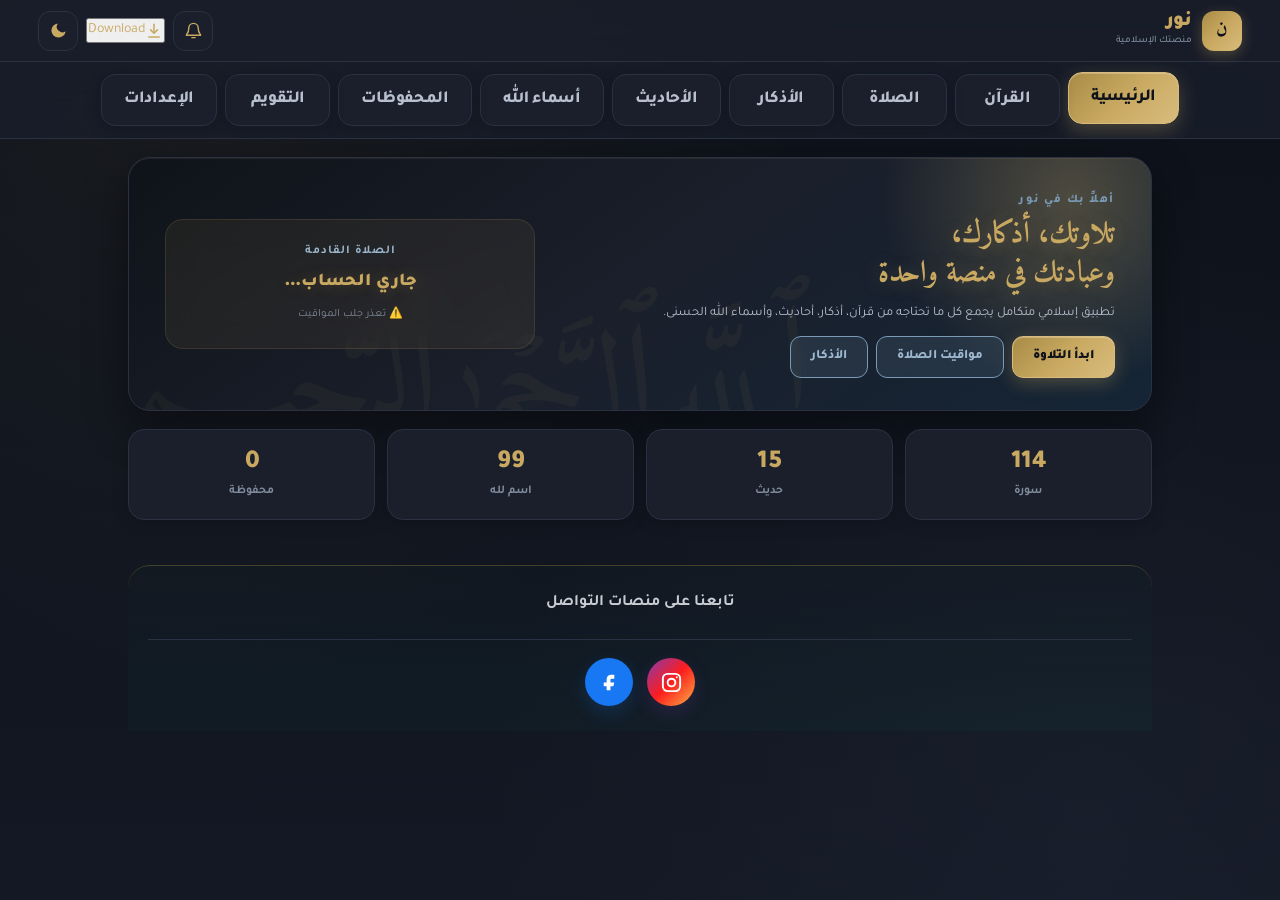
==== commit f26929d1: "Add files via upload" ====
--- a/index.html
+++ b/index.html
@@ -247,33 +247,36 @@
             </button>
 
 
-            <button class="icon-btn"
+                        <button class="download-btn"
                     id="installAppBtn"
-                    title="تثبيت نور على سطح المكتب"
-                    aria-label="تثبيت نور على سطح المكتب">
+                    title="Download"
+                    aria-label="Download">
 
                 <svg viewBox="0 0 24 24"
                      fill="none"
                      xmlns="http://www.w3.org/2000/svg"
-                     aria-hidden="true">
+                     aria-hidden="true"
+                     style="width:18px;height:18px;">
 
                     <path d="M12 3v11"
                           stroke="currentColor"
-                          stroke-width="1.9"
+                          stroke-width="2"
                           stroke-linecap="round"/>
 
                     <path d="m7.5 10.5 4.5 4.5 4.5-4.5"
                           stroke="currentColor"
-                          stroke-width="1.9"
+                          stroke-width="2"
                           stroke-linecap="round"
                           stroke-linejoin="round"/>
 
                     <path d="M5 20h14"
                           stroke="currentColor"
-                          stroke-width="1.9"
+                          stroke-width="2"
                           stroke-linecap="round"/>
 
                 </svg>
+
+                <span>Download</span>
 
             </button>
 
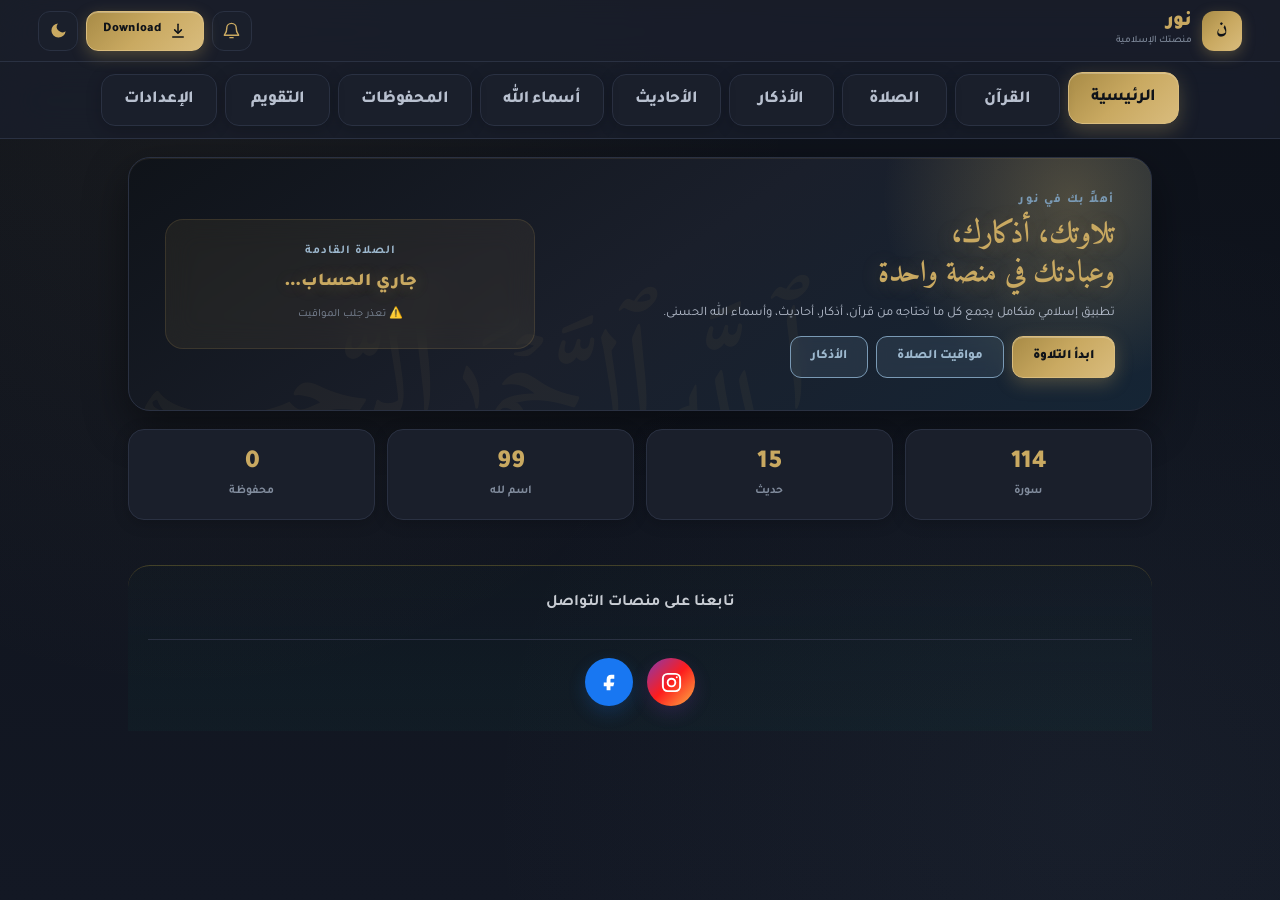
==== commit 32f07dac: "Add files via upload" ====
--- a/index.html
+++ b/index.html
@@ -220,6 +220,14 @@
             </div>
         </div>
 
+        <button class="mobile-menu-toggle" id="mobileMenuToggle"
+                type="button" aria-label="فتح قائمة الأقسام"
+                aria-controls="mainNav" aria-expanded="false" title="الأقسام">
+            <span></span>
+            <span></span>
+            <span></span>
+        </button>
+
         <div class="top-actions">
 
             <button class="icon-btn"
--- a/style.css
+++ b/style.css
@@ -214,6 +214,64 @@
     gap: 8px;
 }
 
+/* زر Download المخصص */
+.download-btn {
+    display: inline-flex;
+    align-items: center;
+    justify-content: center;
+    gap: 7px;
+    background: linear-gradient(135deg, var(--gold-dark), var(--gold), var(--gold-light));
+    border: 1px solid var(--gold-light);
+    color: var(--steel-dark);
+    padding: 0 16px;
+    height: 40px;
+    border-radius: 12px;
+    font-weight: 900;
+    cursor: pointer;
+    transition: var(--transition-bounce);
+    font-size: 13px;
+    font-family: inherit;
+    box-shadow: 0 5px 16px var(--gold-glow),
+                inset 0 1px 0 rgba(255, 255, 255, 0.25);
+    position: relative;
+    overflow: hidden;
+    white-space: nowrap;
+    letter-spacing: 0.3px;
+}
+
+.download-btn::before {
+    content: '';
+    position: absolute;
+    inset: 0;
+    background: linear-gradient(90deg, transparent, rgba(255, 255, 255, 0.4), transparent);
+    transform: translateX(-100%);
+    transition: transform 0.7s ease;
+}
+
+.download-btn:hover::before {
+    transform: translateX(100%);
+}
+
+.download-btn:hover {
+    transform: translateY(-2px) scale(1.03);
+    box-shadow: 0 10px 26px var(--gold-glow),
+                inset 0 1px 0 rgba(255, 255, 255, 0.35);
+}
+
+.download-btn:active {
+    transform: translateY(0) scale(0.97);
+}
+
+.download-btn svg {
+    width: 16px;
+    height: 16px;
+    flex-shrink: 0;
+}
+
+.download-btn.installed {
+    display: none !important;
+}
+
 .icon-btn {
     width: 40px;
     height: 40px;
@@ -248,29 +306,11 @@
     transition: var(--transition);
 }
 
-#notificationBtnTop,
-#installAppBtn {
-    display: grid;
-    place-items: center;
-}
-
-#notificationBtnTop svg,
-#installAppBtn svg {
-    width: 19px;
-    height: 19px;
-}
-
 #notificationBtnTop.notif-active {
-    border-color: var(--gold);
-    box-shadow: 0 0 0 3px var(--gold-glow);
-}
-
-#installAppBtn {
-    color: var(--gold);
-}
-
-#installAppBtn[hidden] {
-    display: none !important;
+    background: var(--gold);
+    border-color: var(--gold-light);
+    color: var(--steel-dark);
+    box-shadow: 0 6px 18px var(--gold-glow);
 }
 
 .icon-moon {
@@ -1207,6 +1247,9 @@
     letter-spacing: -0.3px;
     text-shadow: 0 0 15px var(--gold-glow);
 }
+/* ============================================
+   الجزء 2/2
+   ============================================ */
 
 /* ============================================
    الأذكار
@@ -1244,11 +1287,7 @@
 }
 
 .tab.active {
-    background: linear-gradient(
-        135deg,
-        var(--gold-dark),
-        var(--gold)
-    );
+    background: linear-gradient(135deg, var(--gold-dark), var(--gold));
     color: var(--steel-dark);
     border-color: var(--gold-light);
     box-shadow: 0 6px 18px var(--gold-glow);
@@ -1283,11 +1322,7 @@
     top: 0;
     bottom: 0;
     width: 3px;
-    background: linear-gradient(
-        180deg,
-        var(--sky),
-        var(--gold)
-    );
+    background: linear-gradient(180deg, var(--sky), var(--gold));
 }
 
 .zekr-card:hover {
@@ -1319,11 +1354,7 @@
 }
 
 .zekr-button {
-    background: linear-gradient(
-        135deg,
-        var(--gold-dark),
-        var(--gold)
-    );
+    background: linear-gradient(135deg, var(--gold-dark), var(--gold));
     border: 1px solid var(--gold-light);
     padding: 7px 16px;
     border-radius: 10px;
@@ -1441,11 +1472,7 @@
     content: '';
     position: absolute;
     inset: 0;
-    background: linear-gradient(
-        135deg,
-        var(--gold),
-        var(--sky)
-    );
+    background: linear-gradient(135deg, var(--gold), var(--sky));
     opacity: 0;
     transition: var(--transition);
     z-index: 0;
@@ -1520,11 +1547,7 @@
 }
 
 .favorite-header {
-    background: linear-gradient(
-        135deg,
-        var(--steel-dark),
-        var(--sky-dark)
-    );
+    background: linear-gradient(135deg, var(--steel-dark), var(--sky-dark));
     color: #fff;
     padding: 22px 18px;
     text-align: center;
@@ -1547,11 +1570,7 @@
 
 .favorite-header .surah-num {
     display: inline-block;
-    background: linear-gradient(
-        135deg,
-        var(--gold-dark),
-        var(--gold)
-    );
+    background: linear-gradient(135deg, var(--gold-dark), var(--gold));
     border-radius: 50%;
     width: 38px;
     height: 38px;
@@ -1819,11 +1838,7 @@
 }
 
 .switch input:checked + span {
-    background: linear-gradient(
-        135deg,
-        var(--gold-dark),
-        var(--gold)
-    );
+    background: linear-gradient(135deg, var(--gold-dark), var(--gold));
     box-shadow: 0 0 16px var(--gold-glow);
 }
 
@@ -2083,7 +2098,6 @@
 
 /* ============================================
    أزرار التواصل الاجتماعي
-   Instagram + Facebook
    ============================================ */
 .social-links {
     display: flex;
@@ -2129,11 +2143,6 @@
     transform: translateY(-1px) scale(0.95);
 }
 
-.social-link.instagram:hover {
-    border-color: var(--gold);
-    color: var(--gold-light);
-}
-
 .social-link.facebook:hover {
     border-color: var(--sky);
     color: var(--sky-light);
@@ -2243,10 +2252,7 @@
     }
 
     .surah-list {
-        grid-template-columns: repeat(
-            auto-fill,
-            minmax(200px, 1fr)
-        );
+        grid-template-columns: repeat(auto-fill, minmax(200px, 1fr));
         gap: 8px;
     }
 
@@ -2263,10 +2269,7 @@
     }
 
     .asma-grid {
-        grid-template-columns: repeat(
-            auto-fill,
-            minmax(120px, 1fr)
-        );
+        grid-template-columns: repeat(auto-fill, minmax(120px, 1fr));
         gap: 10px;
     }
 
@@ -2350,6 +2353,20 @@
         border-radius: 10px;
     }
 
+    /* زر Download على الجوال - يبقى يظهر النص */
+    .download-btn {
+        padding: 0 12px;
+        height: 36px;
+        font-size: 12px;
+        gap: 5px;
+        border-radius: 10px;
+    }
+
+    .download-btn svg {
+        width: 14px;
+        height: 14px;
+    }
+
     .main-nav {
         top: 52px;
         padding: 8px 10px;
@@ -2678,6 +2695,20 @@
     .icon-btn {
         width: 34px;
         height: 34px;
+    }
+
+    /* زر Download - أصغر شوي */
+    .download-btn {
+        padding: 0 10px;
+        height: 34px;
+        font-size: 11px;
+        gap: 4px;
+        border-radius: 9px;
+    }
+
+    .download-btn svg {
+        width: 13px;
+        height: 13px;
     }
 
     .social-link {
@@ -2703,7 +2734,8 @@
     .danger-btn:hover,
     .zekr-button:hover,
     .verse-actions button:hover,
-    .social-link:hover {
+    .social-link:hover,
+    .download-btn:hover {
         transform: none;
     }
 
@@ -2718,7 +2750,8 @@
     .danger-btn:active,
     .zekr-button:active,
     .verse-actions button:active,
-    .social-link:active {
+    .social-link:active,
+    .download-btn:active {
         transform: scale(0.96);
     }
 }
@@ -2737,19 +2770,188 @@
 }
 
 ::-webkit-scrollbar-thumb {
-    background: linear-gradient(
-        180deg,
-        var(--gold),
-        var(--sky)
-    );
+    background: linear-gradient(180deg, var(--gold), var(--sky));
     border-radius: 8px;
     border: 2px solid var(--bg);
 }
 
 ::-webkit-scrollbar-thumb:hover {
-    background: linear-gradient(
-        180deg,
-        var(--gold-light),
-        var(--sky-light)
-    );
-}+    background: linear-gradient(180deg, var(--gold-light), var(--sky-light));
+}
+
+/* ============================================
+   قائمة الأقسام على الهاتف فقط
+   لا تغيّر شكل الموقع على الكمبيوتر
+   ============================================ */
+.mobile-menu-toggle {
+    display: none;
+    flex: 0 0 auto;
+    width: 40px;
+    height: 40px;
+    padding: 0;
+    border: 1px solid var(--border);
+    border-radius: 12px;
+    background: var(--card);
+    color: var(--text);
+    cursor: pointer;
+    align-items: center;
+    justify-content: center;
+    flex-direction: column;
+    gap: 4px;
+    transition: var(--transition);
+    -webkit-tap-highlight-color: transparent;
+}
+
+.mobile-menu-toggle span {
+    display: block;
+    width: 19px;
+    height: 2px;
+    border-radius: 2px;
+    background: currentColor;
+    transition: transform .25s ease, opacity .2s ease;
+}
+
+.mobile-menu-toggle:active {
+    transform: scale(.94);
+}
+
+.mobile-menu-toggle.is-open {
+    border-color: var(--gold);
+    color: var(--gold-light);
+    box-shadow: 0 6px 18px var(--gold-glow);
+}
+
+.mobile-menu-toggle.is-open span:nth-child(1) {
+    transform: translateY(6px) rotate(45deg);
+}
+
+.mobile-menu-toggle.is-open span:nth-child(2) {
+    opacity: 0;
+}
+
+.mobile-menu-toggle.is-open span:nth-child(3) {
+    transform: translateY(-6px) rotate(-45deg);
+}
+
+/* منع خروج أي جزء من الموقع عن عرض شاشة الهاتف */
+html,
+body {
+    max-width: 100%;
+    overflow-x: hidden;
+}
+
+@media (max-width: 768px) {
+    .topbar {
+        width: 100%;
+        box-sizing: border-box;
+        padding-left: max(10px, env(safe-area-inset-left));
+        padding-right: max(10px, env(safe-area-inset-right));
+    }
+
+    .mobile-menu-toggle {
+        display: inline-flex;
+    }
+
+    /* إخفاء شريط الأقسام وتحويله إلى قائمة من زر ☰ */
+    .main-nav {
+        display: flex;
+        position: fixed;
+        top: 56px;
+        right: 10px;
+        left: 10px;
+        width: auto;
+        max-height: 0;
+        overflow: hidden;
+        visibility: hidden;
+        opacity: 0;
+        pointer-events: none;
+        flex-direction: column;
+        justify-content: flex-start;
+        align-items: stretch;
+        gap: 7px;
+        padding: 0 10px;
+        border: 1px solid transparent;
+        border-radius: 16px;
+        box-shadow: 0 14px 35px rgba(0,0,0,.28);
+        transform: translateY(-8px);
+        transition: max-height .28s ease, opacity .2s ease,
+                    transform .28s ease, padding .28s ease,
+                    border-color .2s ease, visibility .2s ease;
+        box-sizing: border-box;
+        z-index: 999;
+    }
+
+    .main-nav.mobile-open {
+        max-height: calc(100dvh - 72px);
+        padding-top: 10px;
+        padding-bottom: 10px;
+        overflow-y: auto;
+        visibility: visible;
+        opacity: 1;
+        pointer-events: auto;
+        transform: translateY(0);
+        border-color: var(--border);
+    }
+
+    .main-nav .nav-btn {
+        width: 100%;
+        min-width: 0;
+        flex: 0 0 auto;
+        box-sizing: border-box;
+        justify-content: center;
+        padding: 11px 14px;
+        min-height: 44px;
+    }
+
+    .main-nav .nav-label {
+        font-size: 14px;
+        white-space: nowrap;
+    }
+}
+
+@media (max-width: 480px) {
+    .topbar {
+        height: 52px;
+    }
+
+    .mobile-menu-toggle {
+        width: 36px;
+        height: 36px;
+        border-radius: 10px;
+    }
+
+    .mobile-menu-toggle span {
+        width: 17px;
+    }
+
+    .main-nav {
+        top: 52px;
+        right: 8px;
+        left: 8px;
+        border-radius: 14px;
+    }
+}
+
+@media (max-width: 360px) {
+    .topbar {
+        padding-left: max(7px, env(safe-area-inset-left));
+        padding-right: max(7px, env(safe-area-inset-right));
+    }
+
+    .mobile-menu-toggle {
+        width: 34px;
+        height: 34px;
+    }
+
+    .top-actions {
+        gap: 4px;
+    }
+}
+
+/* شاشات اللمس: بدون تأثيرات hover مزعجة */
+@media (hover: none) and (pointer: coarse) {
+    .mobile-menu-toggle:hover {
+        transform: none;
+        background: var(--card);
+    }
+}
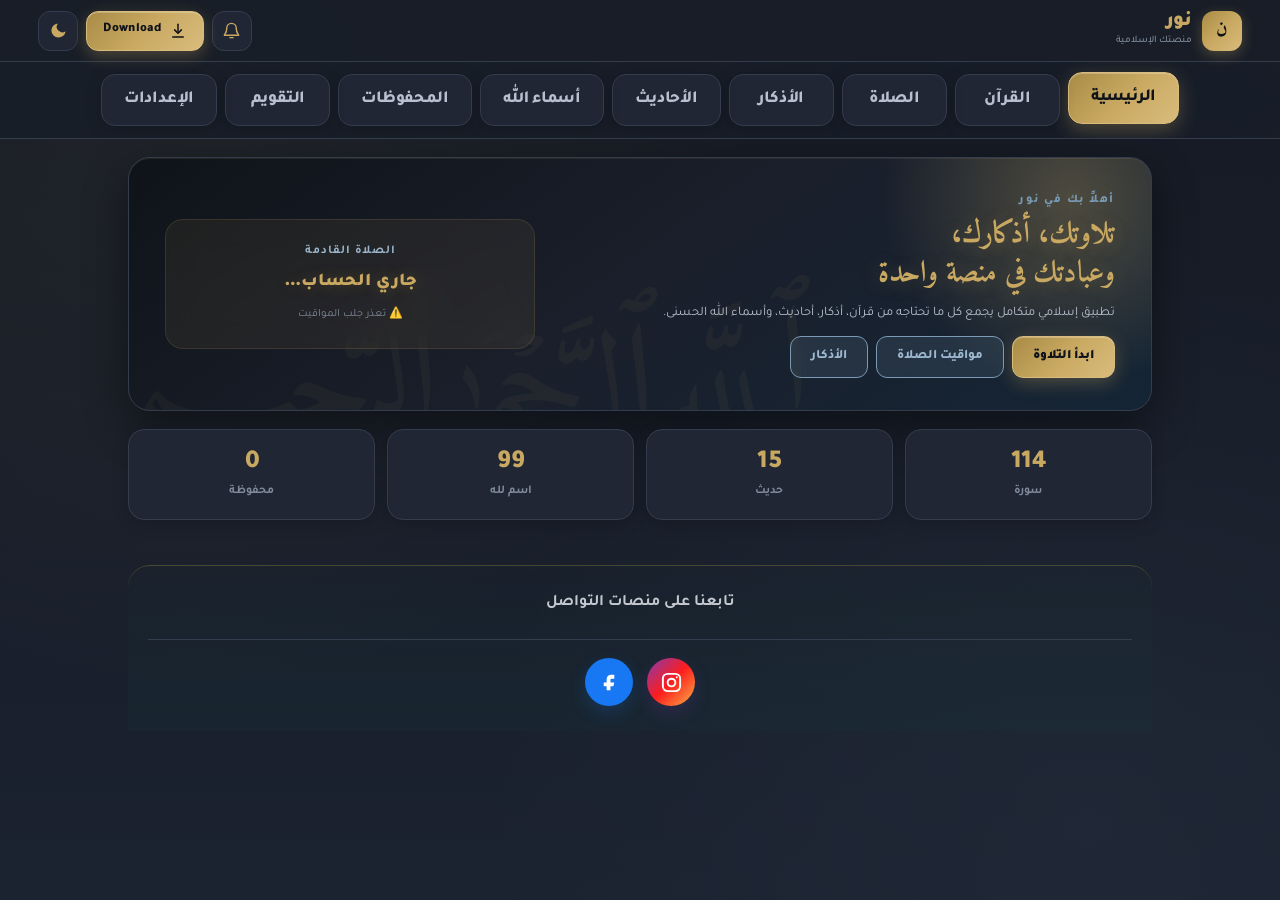
==== commit cc3d3947: "Add files via upload" ====
--- a/index.html
+++ b/index.html
@@ -1027,6 +1027,33 @@
                     <div>
 
                         <strong>
+                            الأذان التلقائي
+                        </strong>
+
+                        <small>
+                            تشغيل الأذان تلقائياً عند دخول وقت الصلاة (بصوت العفاسي)
+                        </small>
+
+                    </div>
+
+
+                    <label class="switch">
+
+                        <input type="checkbox"
+                               id="adhanToggle">
+
+                        <span></span>
+
+                    </label>
+
+                </div>
+
+
+                <div class="setting-row">
+
+                    <div>
+
+                        <strong>
                             مسح البيانات
                         </strong>
 
--- a/style.css
+++ b/style.css
@@ -24,24 +24,24 @@
     --steel-dark: #0f1319;
 
     /* الخلفيات */
-    --bg: #0d1119;
+    --bg: #151a23;
     --bg-gradient:
         radial-gradient(circle at 15% 10%, rgba(201, 169, 97, 0.06) 0%, transparent 45%),
         radial-gradient(circle at 85% 90%, rgba(122, 154, 181, 0.05) 0%, transparent 45%),
-        linear-gradient(180deg, #0d1119 0%, #131824 100%);
-    --card: #1a1f2b;
-    --card-hover: #222838;
-    --card-elevated: #252b3a;
+        linear-gradient(180deg, #151a23 0%, #1b2230 100%);
+    --card: #202633;
+    --card-hover: #293142;
+    --card-elevated: #2d3545;
 
     /* النصوص */
-    --text: #e8ecf2;
+    --text: #e2e6ec;
     --text-light: #b8c0cf;
     --muted: #808b9c;
     --muted-dark: #5a6474;
 
     /* الحدود */
-    --border: #2a3142;
-    --border-light: #3a4255;
+    --border: #343d4e;
+    --border-light: #465064;
 
     /* الظلال */
     --shadow: 0 6px 24px rgba(0, 0, 0, 0.35);
@@ -60,40 +60,40 @@
 
 body.light {
     --gold: #b8942c;
-    --gold-light: #d4b055;
-    --gold-dark: #8a6f1f;
-    --gold-glow: rgba(184, 148, 44, 0.25);
-    --gold-glow-soft: rgba(184, 148, 44, 0.12);
-
-    --sky: #5b7fa8;
-    --sky-light: #7b9fc5;
-    --sky-dark: #436687;
-    --sky-glow: rgba(91, 127, 168, 0.25);
+    --gold-light: #d0aa4c;
+    --gold-dark: #80671c;
+    --gold-glow: rgba(184, 148, 44, 0.22);
+    --gold-glow-soft: rgba(184, 148, 44, 0.10);
+
+    --sky: #587a9d;
+    --sky-light: #7899b8;
+    --sky-dark: #405f7d;
+    --sky-glow: rgba(88, 122, 157, 0.20);
 
     --steel: #3d4452;
     --steel-light: #555d6e;
     --steel-dark: #2a3038;
 
-    --bg: #f5f7fa;
+    --bg: #dfe4ea;
     --bg-gradient:
         radial-gradient(circle at 15% 10%, rgba(184, 148, 44, 0.05) 0%, transparent 45%),
         radial-gradient(circle at 85% 90%, rgba(91, 127, 168, 0.05) 0%, transparent 45%),
-        linear-gradient(180deg, #f5f7fa 0%, #eef1f6 100%);
-    --card: #ffffff;
-    --card-hover: #fafbfc;
-    --card-elevated: #ffffff;
-
-    --text: #2a3142;
-    --text-light: #4a5568;
-    --muted: #7a8394;
-    --muted-dark: #a0a8b5;
-
-    --border: #dde3ea;
-    --border-light: #c9d1dc;
-
-    --shadow: 0 4px 16px rgba(42, 49, 66, 0.06);
-    --shadow-hover: 0 10px 32px rgba(42, 49, 66, 0.1);
-    --shadow-soft: 0 2px 10px rgba(42, 49, 66, 0.05);
+        linear-gradient(180deg, #dfe4ea 0%, #d5dce4 100%);
+    --card: #e7eaee;
+    --card-hover: #dfe4e9;
+    --card-elevated: #eceff2;
+
+    --text: #252b35;
+    --text-light: #46505e;
+    --muted: #687383;
+    --muted-dark: #8b95a3;
+
+    --border: #b9c3ce;
+    --border-light: #a8b3c0;
+
+    --shadow: 0 4px 16px rgba(42, 49, 66, 0.10);
+    --shadow-hover: 0 10px 28px rgba(42, 49, 66, 0.14);
+    --shadow-soft: 0 2px 10px rgba(42, 49, 66, 0.08);
 }
 
 /* ===== إعادة الضبط ===== */
@@ -126,7 +126,7 @@
    الشريط العلوي
    ============================================ */
 .topbar {
-    background: rgba(26, 31, 43, 0.9);
+    background: rgba(25, 30, 40, 0.94);
     backdrop-filter: blur(20px) saturate(180%);
     -webkit-backdrop-filter: blur(20px) saturate(180%);
     border-bottom: 1px solid var(--border);
@@ -142,7 +142,7 @@
 }
 
 body.light .topbar {
-    background: rgba(255, 255, 255, 0.9);
+    background: rgba(220, 225, 231, 0.97);
 }
 
 .brand {
@@ -337,7 +337,7 @@
     gap: 8px;
     padding: 12px 3%;
     justify-content: center;
-    background: rgba(26, 31, 43, 0.8);
+    background: rgba(25, 30, 40, 0.90);
     backdrop-filter: blur(20px) saturate(180%);
     -webkit-backdrop-filter: blur(20px) saturate(180%);
     border-bottom: 1px solid var(--border);
@@ -351,7 +351,7 @@
 }
 
 body.light .main-nav {
-    background: rgba(255, 255, 255, 0.8);
+    background: rgba(220, 225, 231, 0.93);
 }
 
 .main-nav::-webkit-scrollbar {
@@ -496,9 +496,9 @@
 body.light .hero {
     background: linear-gradient(
         145deg,
-        #e8eef5 0%,
-        #d9e3ed 50%,
-        #cddae5 100%
+        #dde4eb 0%,
+        #d2dbe4 50%,
+        #c7d2dc 100%
     );
     box-shadow:
         0 16px 44px rgba(91, 127, 168, 0.12),
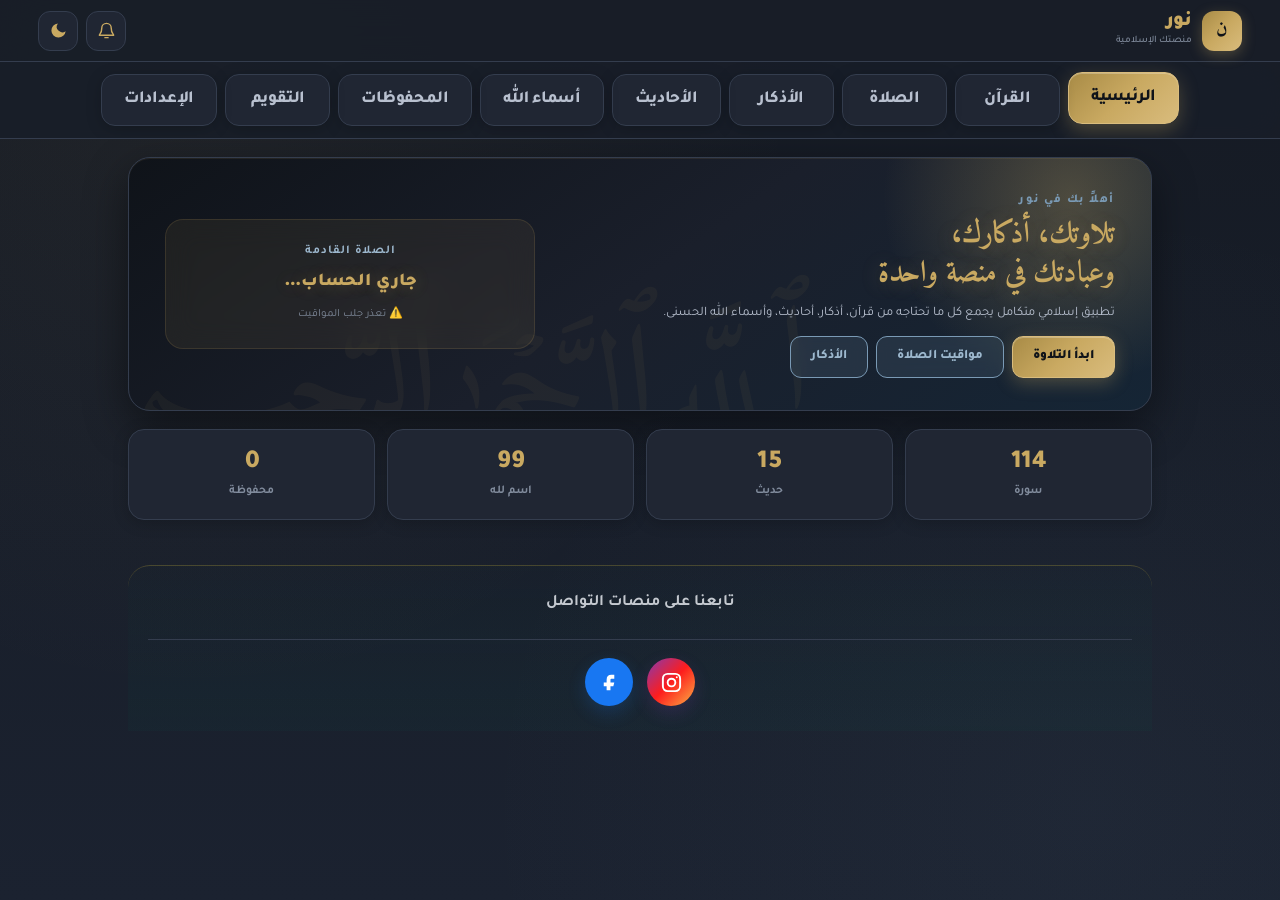
==== commit 8988fb68: "Add files via upload" ====
--- a/index.html
+++ b/index.html
@@ -255,40 +255,6 @@
             </button>
 
 
-                        <button class="download-btn"
-                    id="installAppBtn"
-                    title="Download"
-                    aria-label="Download">
-
-                <svg viewBox="0 0 24 24"
-                     fill="none"
-                     xmlns="http://www.w3.org/2000/svg"
-                     aria-hidden="true"
-                     style="width:18px;height:18px;">
-
-                    <path d="M12 3v11"
-                          stroke="currentColor"
-                          stroke-width="2"
-                          stroke-linecap="round"/>
-
-                    <path d="m7.5 10.5 4.5 4.5 4.5-4.5"
-                          stroke="currentColor"
-                          stroke-width="2"
-                          stroke-linecap="round"
-                          stroke-linejoin="round"/>
-
-                    <path d="M5 20h14"
-                          stroke="currentColor"
-                          stroke-width="2"
-                          stroke-linecap="round"/>
-
-                </svg>
-
-                <span>Download</span>
-
-            </button>
-
-
             <button class="icon-btn"
                     id="themeToggle"
                     title="تبديل الوضع">
@@ -1045,6 +1011,38 @@
                         <span></span>
 
                     </label>
+
+                </div>
+
+
+                <div class="setting-row">
+
+                    <div>
+
+                        <strong>
+                            تجربة الأذان
+                        </strong>
+
+                        <small>
+                            اضغط لتشغيل الأذان الآن والتحقق من عمله
+                        </small>
+
+                    </div>
+
+
+                    <div style="display:flex; gap:8px; flex-wrap:wrap;">
+
+                        <button class="secondary-btn-light"
+                                id="testAdhanNormal">
+                            🔊 أذان عادي
+                        </button>
+
+                        <button class="secondary-btn-light"
+                                id="testAdhanFajr">
+                            🌙 أذان الفجر
+                        </button>
+
+                    </div>
 
                 </div>
 
